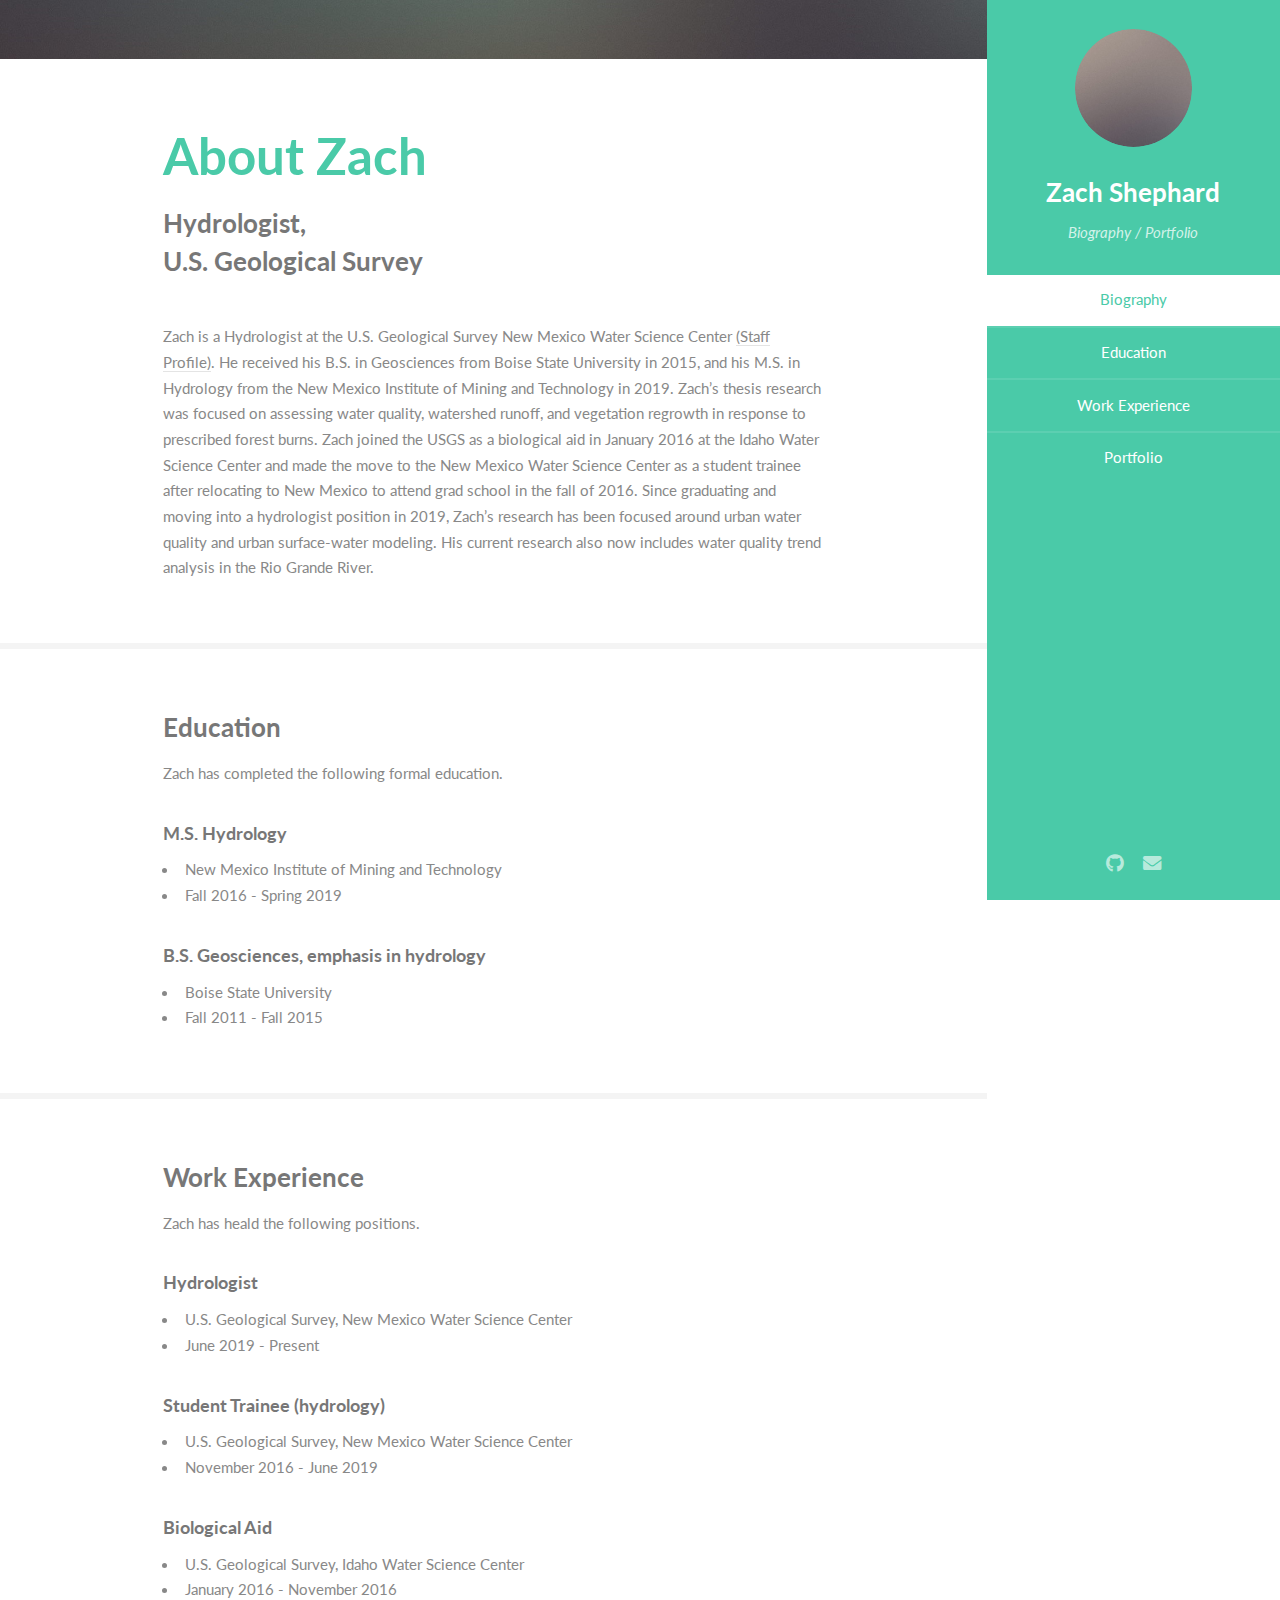
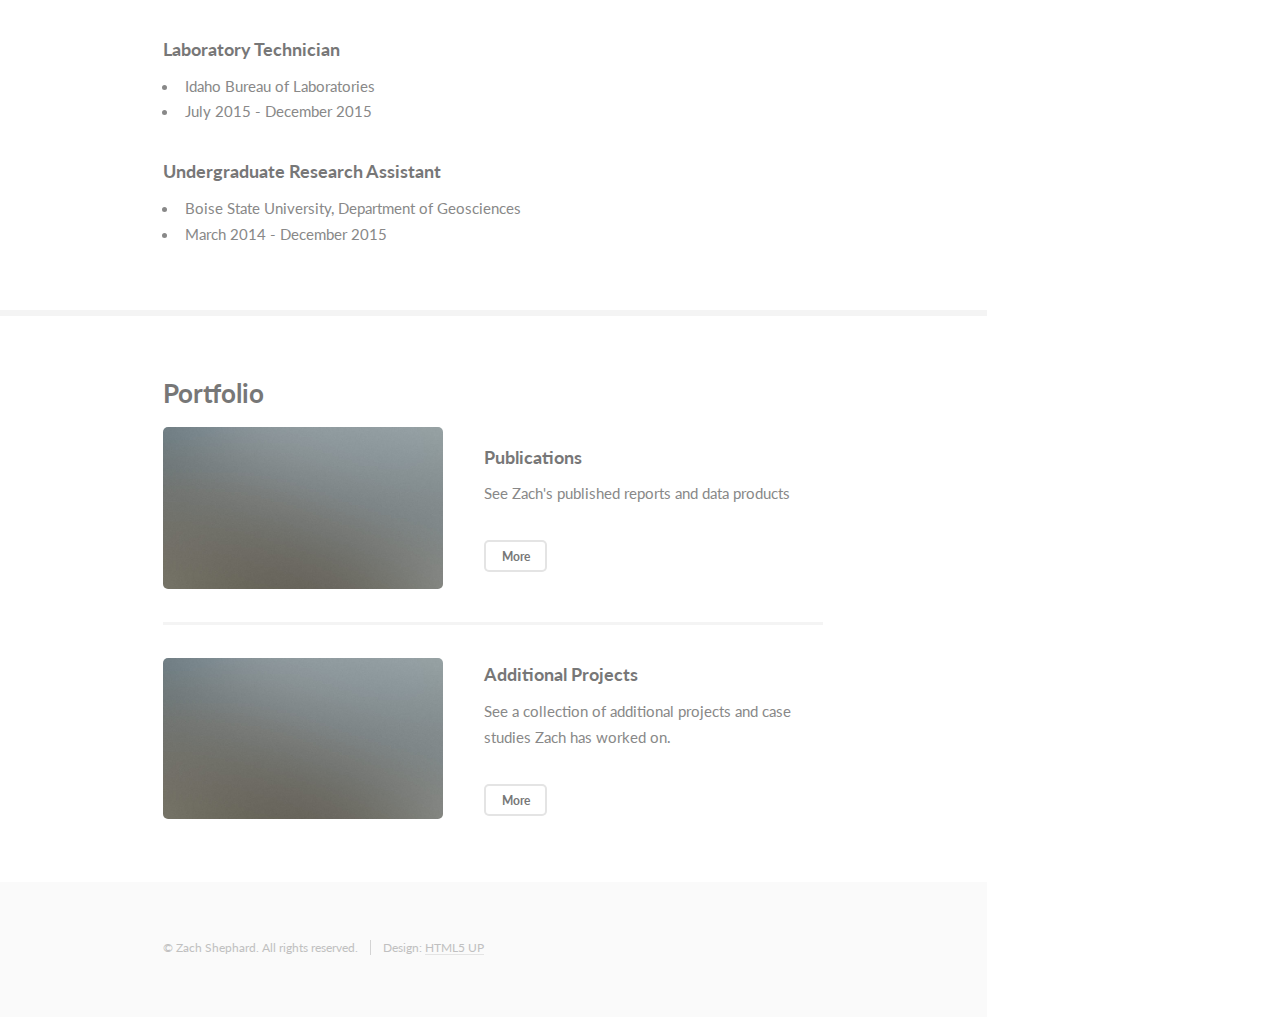
==== index.html @ d27d3520 "first commit" ====
<!DOCTYPE HTML>
<!--
	Read Only by HTML5 UP
	html5up.net | @ajlkn
	Free for personal and commercial use under the CCA 3.0 license (html5up.net/license)
-->
<html>
	<head>
		<title>Zach Shephard Professional Webpage</title>
		<meta charset="utf-8" />
		<meta name="viewport" content="width=device-width, initial-scale=1, user-scalable=no" />
		<link rel="stylesheet" href="assets/css/main.css" />
	</head>
	<body class="is-preload">

		<!-- Header -->
			<section id="header">
				<header>
					<span class="image avatar"><img src="images/avatar.jpg" alt="" /></span>
					<h1 id="logo"><a href="#">Zach Shephard</a></h1>
					<p>Biography / Portfolio</p>
				</header>
				<nav id="nav">
					<ul>
						<li><a href="#one" class="active">Biography</a></li>
						<li><a href="#two">Education</a></li>
						<li><a href="#three">Work Experience</a></li>
						<li><a href="#four">Portfolio</a></li>
					</ul>
				</nav>
				<footer>
					<ul class="icons">
						<li><a href="#" class="icon brands fa-github"><span class="label">Github</span></a></li>
						<li><a href="#" class="icon solid fa-envelope"><span class="label">Email</span></a></li>
					</ul>
				</footer>
			</section>

		<!-- Wrapper -->
			<div id="wrapper">

				<!-- Main -->
					<div id="main">

						<!-- One -->
							<section id="one">
								<div class="image main" data-position="center">
									<img src="images/banner_2.jpg" alt="" />
								</div>
								<div class="container">
									<header class="major">
										<h2>About Zach</h2>
										<p>Hydrologist,<br />
										U.S. Geological Survey
										</p>
									</header>
									<p>Zach is a Hydrologist at the U.S. Geological Survey New Mexico Water Science Center <a href="https://www.usgs.gov/staff-profiles/zach-m-shephard?qt-staff_profile_science_products=3#qt-staff_profile_science_products">(Staff Profile)</a>. He received his B.S. in Geosciences from Boise State University in 2015, and his M.S. in Hydrology from the New Mexico Institute of Mining and Technology in 2019. Zach’s thesis research was focused on assessing water quality, watershed runoff, and vegetation regrowth in response to prescribed forest burns. Zach joined the USGS as a biological aid in January 2016 at the Idaho Water Science Center and made the move to the New Mexico Water Science Center as a student trainee after relocating to New Mexico to attend grad school in the fall of 2016. Since graduating and moving into a hydrologist position in 2019, Zach’s research has been focused around urban water quality and urban surface-water modeling. His current research also now includes water quality trend analysis in the Rio Grande River.</p>
								</div>
							</section>

						<!-- Two -->
							<section id="two">
								<div class="container">
									<h3>Education</h3>
									<p>Zach has completed the following formal education.</p>
									<h4>M.S. Hydrology</h4></li>
										<ul>
											<li>New Mexico Institute of Mining and Technology</li>
											<li>Fall 2016 - Spring 2019</li>
										</ul>
									<h4>B.S. Geosciences, emphasis in hydrology</h4></li>
										<ul>
											<li>Boise State University</li>
											<li>Fall 2011 - Fall 2015</li>
										</ul>
								</div>
							</section>

						<!-- Three -->
							<section id="three">
								<div class="container">
									<h3>Work Experience</h3>
									<p>Zach has heald the following positions.</p>
									<h4>Hydrologist</h4></li>
										<ul>
											<li>U.S. Geological Survey, New Mexico Water Science Center</li>
											<li>June 2019 - Present</li>
										</ul>
									<h4>Student Trainee (hydrology)</h4></li>
										<ul>
											<li>U.S. Geological Survey, New Mexico Water Science Center</li>
											<li>November 2016 - June 2019</li>
										</ul>
									<h4>Biological Aid</h4></li>
										<ul>
											<li>U.S. Geological Survey, Idaho Water Science Center</li>
											<li>January 2016 - November 2016</li>
										</ul>
									<h4>Laboratory Technician</h4></li>
										<ul>
											<li>Idaho Bureau of Laboratories</li>
											<li>July 2015 - December 2015</li>
										</ul>
									<h4>Undergraduate Research Assistant</h4></li>
										<ul>
											<li>Boise State University, Department of Geosciences</li>
											<li>March 2014 - December 2015</li>
										</ul>
								</div>
							</section>


						<!-- four -->
							<section id="four">
								<div class="container">
									<h3>Portfolio</h3>
									<div class="features">
										<article>
											<a href="publications.html" class="image"><img src="images/pic02.jpg" alt="" /></a>
											<div class="inner">
												<h4>Publications</h4>
												<p>See Zach's published reports and data products</p>
												
												<ul class="actions">
													<li><a href="publications.html" class="button alt small">More</a></li>
												</ul>
											</div>
										</article>
										<article>
											<a href="projects.html" class="image"><img src="images/pic02.jpg" alt="" /></a>
											<div class="inner">
												<h4>Additional Projects</h4>
												<p>See a collection of additional projects and case studies Zach has worked on.</p>
												<ul class="actions">
													<li><a href="projects.html" class="button alt small">More</a></li>
												</ul>
											</div>
										</article>
									</div>
								</div>
							</section>
							
						<!-- Four -->
<!-- 							<section id="five">
								<div class="container">
									<h3>Contact Me</h3>
									<p>Integer eu ante ornare amet commetus vestibulum blandit integer in curae ac faucibus integer non. Adipiscing cubilia elementum integer. Integer eu ante ornare amet commetus.</p>
									<form method="post" action="#">
										<div class="row gtr-uniform">
											<div class="col-6 col-12-xsmall"><input type="text" name="name" id="name" placeholder="Name" /></div>
											<div class="col-6 col-12-xsmall"><input type="email" name="email" id="email" placeholder="Email" /></div>
											<div class="col-12"><input type="text" name="subject" id="subject" placeholder="Subject" /></div>
											<div class="col-12"><textarea name="message" id="message" placeholder="Message" rows="6"></textarea></div>
											<div class="col-12">
												<ul class="actions">
													<li><input type="submit" class="primary" value="Send Message" /></li>
													<li><input type="reset" value="Reset Form" /></li>
												</ul>
											</div>
										</div>
									</form>
								</div>
							</section> -->

						<!-- Five -->
						<!--
							<section id="five">
								<div class="container">
									<h3>Elements</h3>

									<section>
										<h4>Text</h4>
										<p>This is <b>bold</b> and this is <strong>strong</strong>. This is <i>italic</i> and this is <em>emphasized</em>.
										This is <sup>superscript</sup> text and this is <sub>subscript</sub> text.
										This is <u>underlined</u> and this is code: <code>for (;;) { ... }</code>. Finally, <a href="#">this is a link</a>.</p>
										<hr />
										<header>
											<h4>Heading with a Subtitle</h4>
											<p>Lorem ipsum dolor sit amet nullam id egestas urna aliquam</p>
										</header>
										<p>Nunc lacinia ante nunc ac lobortis. Interdum adipiscing gravida odio porttitor sem non mi integer non faucibus ornare mi ut ante amet placerat aliquet. Volutpat eu sed ante lacinia sapien lorem accumsan varius montes viverra nibh in adipiscing blandit tempus accumsan.</p>
										<header>
											<h5>Heading with a Subtitle</h5>
											<p>Lorem ipsum dolor sit amet nullam id egestas urna aliquam</p>
										</header>
										<p>Nunc lacinia ante nunc ac lobortis. Interdum adipiscing gravida odio porttitor sem non mi integer non faucibus ornare mi ut ante amet placerat aliquet. Volutpat eu sed ante lacinia sapien lorem accumsan varius montes viverra nibh in adipiscing blandit tempus accumsan.</p>
										<hr />
										<h2>Heading Level 2</h2>
										<h3>Heading Level 3</h3>
										<h4>Heading Level 4</h4>
										<h5>Heading Level 5</h5>
										<h6>Heading Level 6</h6>
										<hr />
										<h5>Blockquote</h5>
										<blockquote>Fringilla nisl. Donec accumsan interdum nisi, quis tincidunt felis sagittis eget tempus euismod. Vestibulum ante ipsum primis in faucibus vestibulum. Blandit adipiscing eu felis iaculis volutpat ac adipiscing accumsan faucibus. Vestibulum ante ipsum primis in faucibus lorem ipsum dolor sit amet nullam adipiscing eu felis.</blockquote>
										<h5>Preformatted</h5>
										<pre><code>i = 0;

while (!deck.isInOrder()) {
    print 'Iteration ' + i;
    deck.shuffle();
    i++;
}

print 'It took ' + i + ' iterations to sort the deck.';</code></pre>
									</section>

									<section>
										<h4>Lists</h4>
										<div class="row">
											<div class="col-6 col-12-xsmall">
												<h5>Unordered</h5>
												<ul>
													<li>Dolor pulvinar etiam magna etiam.</li>
													<li>Sagittis adipiscing lorem eleifend.</li>
													<li>Felis enim feugiat dolore viverra.</li>
												</ul>
												<h5>Alternate</h5>
												<ul class="alt">
													<li>Dolor pulvinar etiam magna etiam.</li>
													<li>Sagittis adipiscing lorem eleifend.</li>
													<li>Felis enim feugiat dolore viverra.</li>
												</ul>
											</div>
											<div class="col-6 col-12-xsmall">
												<h5>Ordered</h5>
												<ol>
													<li>Dolor pulvinar etiam magna etiam.</li>
													<li>Etiam vel felis at lorem sed viverra.</li>
													<li>Felis enim feugiat dolore viverra.</li>
													<li>Dolor pulvinar etiam magna etiam.</li>
													<li>Etiam vel felis at lorem sed viverra.</li>
													<li>Felis enim feugiat dolore viverra.</li>
												</ol>
												<h5>Icons</h5>
												<ul class="icons">
													<li><a href="#" class="icon brands fa-twitter"><span class="label">Twitter</span></a></li>
													<li><a href="#" class="icon brands fa-facebook-f"><span class="label">Facebook</span></a></li>
													<li><a href="#" class="icon brands fa-instagram"><span class="label">Instagram</span></a></li>
													<li><a href="#" class="icon brands fa-github"><span class="label">Github</span></a></li>
													<li><a href="#" class="icon brands fa-dribbble"><span class="label">Dribbble</span></a></li>
													<li><a href="#" class="icon brands fa-tumblr"><span class="label">Tumblr</span></a></li>
												</ul>
											</div>
										</div>
										<h5>Actions</h5>
										<ul class="actions">
											<li><a href="#" class="button primary">Default</a></li>
											<li><a href="#" class="button">Default</a></li>
											<li><a href="#" class="button alt">Default</a></li>
										</ul>
										<ul class="actions small">
											<li><a href="#" class="button primary small">Small</a></li>
											<li><a href="#" class="button small">Small</a></li>
											<li><a href="#" class="button alt small">Small</a></li>
										</ul>
										<div class="row">
											<div class="col-3 col-6-medium col-12-xsmall">
												<ul class="actions stacked">
													<li><a href="#" class="button primary">Default</a></li>
													<li><a href="#" class="button">Default</a></li>
													<li><a href="#" class="button alt">Default</a></li>
												</ul>
											</div>
											<div class="col-3 col-6 col-12-xsmall">
												<ul class="actions stacked">
													<li><a href="#" class="button primary small">Small</a></li>
													<li><a href="#" class="button small">Small</a></li>
													<li><a href="#" class="button alt small">Small</a></li>
												</ul>
											</div>
											<div class="col-3 col-6-medium col-12-xsmall">
												<ul class="actions stacked">
													<li><a href="#" class="button primary fit">Default</a></li>
													<li><a href="#" class="button fit">Default</a></li>
													<li><a href="#" class="button alt fit">Default</a></li>
												</ul>
											</div>
											<div class="col-3 col-6-medium col-12-xsmall">
												<ul class="actions stacked">
													<li><a href="#" class="button primary small fit">Small</a></li>
													<li><a href="#" class="button small fit">Small</a></li>
													<li><a href="#" class="button alt small fit">Small</a></li>
												</ul>
											</div>
										</div>
									</section>

									<section>
										<h4>Table</h4>
										<h5>Default</h5>
										<div class="table-wrapper">
											<table>
												<thead>
													<tr>
														<th>Name</th>
														<th>Description</th>
														<th>Price</th>
													</tr>
												</thead>
												<tbody>
													<tr>
														<td>Item One</td>
														<td>Ante turpis integer aliquet porttitor.</td>
														<td>29.99</td>
													</tr>
													<tr>
														<td>Item Two</td>
														<td>Vis ac commodo adipiscing arcu aliquet.</td>
														<td>19.99</td>
													</tr>
													<tr>
														<td>Item Three</td>
														<td> Morbi faucibus arcu accumsan lorem.</td>
														<td>29.99</td>
													</tr>
													<tr>
														<td>Item Four</td>
														<td>Vitae integer tempus condimentum.</td>
														<td>19.99</td>
													</tr>
													<tr>
														<td>Item Five</td>
														<td>Ante turpis integer aliquet porttitor.</td>
														<td>29.99</td>
													</tr>
												</tbody>
												<tfoot>
													<tr>
														<td colspan="2"></td>
														<td>100.00</td>
													</tr>
												</tfoot>
											</table>
										</div>

										<h5>Alternate</h5>
										<div class="table-wrapper">
											<table class="alt">
												<thead>
													<tr>
														<th>Name</th>
														<th>Description</th>
														<th>Price</th>
													</tr>
												</thead>
												<tbody>
													<tr>
														<td>Item One</td>
														<td>Ante turpis integer aliquet porttitor.</td>
														<td>29.99</td>
													</tr>
													<tr>
														<td>Item Two</td>
														<td>Vis ac commodo adipiscing arcu aliquet.</td>
														<td>19.99</td>
													</tr>
													<tr>
														<td>Item Three</td>
														<td> Morbi faucibus arcu accumsan lorem.</td>
														<td>29.99</td>
													</tr>
													<tr>
														<td>Item Four</td>
														<td>Vitae integer tempus condimentum.</td>
														<td>19.99</td>
													</tr>
													<tr>
														<td>Item Five</td>
														<td>Ante turpis integer aliquet porttitor.</td>
														<td>29.99</td>
													</tr>
												</tbody>
												<tfoot>
													<tr>
														<td colspan="2"></td>
														<td>100.00</td>
													</tr>
												</tfoot>
											</table>
										</div>
									</section>

									<section>
										<h4>Buttons</h4>
										<ul class="actions">
											<li><a href="#" class="button primary">Primary</a></li>
											<li><a href="#" class="button">Default</a></li>
											<li><a href="#" class="button alt">Alternate</a></li>
										</ul>
										<ul class="actions">
											<li><a href="#" class="button primary large">Large</a></li>
											<li><a href="#" class="button">Default</a></li>
											<li><a href="#" class="button alt small">Small</a></li>
										</ul>
										<ul class="actions fit">
											<li><a href="#" class="button primary fit">Fit</a></li>
											<li><a href="#" class="button fit">Fit</a></li>
											<li><a href="#" class="button alt fit">Fit</a></li>
										</ul>
										<ul class="actions fit small">
											<li><a href="#" class="button primary fit small">Fit + Small</a></li>
											<li><a href="#" class="button fit small">Fit + Small</a></li>
											<li><a href="#" class="button alt fit small">Fit + Small</a></li>
										</ul>
										<ul class="actions">
											<li><a href="#" class="button primary icon solid fa-download">Icon</a></li>
											<li><a href="#" class="button icon solid fa-download">Icon</a></li>
											<li><a href="#" class="button alt icon solid fa-check">Icon</a></li>
										</ul>
										<ul class="actions">
											<li><span class="button primary disabled">Primary</span></li>
											<li><span class="button disabled">Default</span></li>
											<li><span class="button alt disabled">Alternate</span></li>
										</ul>
									</section>

									<section>
										<h4>Form</h4>
										<form method="post" action="#">
											<div class="row gtr-uniform">
												<div class="col-6 col-12-xsmall">
													<input type="text" name="demo-name" id="demo-name" value="" placeholder="Name" />
												</div>
												<div class="col-6 col-12-xsmall">
													<input type="email" name="demo-email" id="demo-email" value="" placeholder="Email" />
												</div>
												<div class="col-12">
													<select name="demo-category" id="demo-category">
														<option value="">- Category -</option>
														<option value="1">Manufacturing</option>
														<option value="1">Shipping</option>
														<option value="1">Administration</option>
														<option value="1">Human Resources</option>
													</select>
												</div>
												<div class="col-4 col-12-medium">
													<input type="radio" id="demo-priority-low" name="demo-priority" checked>
													<label for="demo-priority-low">Low Priority</label>
												</div>
												<div class="col-4 col-12-medium">
													<input type="radio" id="demo-priority-normal" name="demo-priority">
													<label for="demo-priority-normal">Normal Priority</label>
												</div>
												<div class="col-4 col-12-medium">
													<input type="radio" id="demo-priority-high" name="demo-priority">
													<label for="demo-priority-high">High Priority</label>
												</div>
												<div class="col-6 col-12-medium">
													<input type="checkbox" id="demo-copy" name="demo-copy">
													<label for="demo-copy">Email me a copy of this message</label>
												</div>
												<div class="col-6 col-12-medium">
													<input type="checkbox" id="demo-human" name="demo-human" checked>
													<label for="demo-human">I am a human and not a robot</label>
												</div>
												<div class="col-12">
													<textarea name="demo-message" id="demo-message" placeholder="Enter your message" rows="6"></textarea>
												</div>
												<div class="col-12">
													<ul class="actions">
														<li><input type="submit" value="Send Message" /></li>
														<li><input type="reset" value="Reset" class="alt" /></li>
													</ul>
												</div>
											</div>
										</form>
									</section>

									<section>
										<h4>Image</h4>
										<h5>Fit</h5>
										<span class="image fit"><img src="images/banner.jpg" alt="" /></span>
										<div class="box alt">
											<div class="row gtr-50 gtr-uniform">
												<div class="col-4"><span class="image fit"><img src="images/pic01.jpg" alt="" /></span></div>
												<div class="col-4"><span class="image fit"><img src="images/pic02.jpg" alt="" /></span></div>
												<div class="col-4"><span class="image fit"><img src="images/pic03.jpg" alt="" /></span></div>
												<div class="col-4"><span class="image fit"><img src="images/pic02.jpg" alt="" /></span></div>
												<div class="col-4"><span class="image fit"><img src="images/pic03.jpg" alt="" /></span></div>
												<div class="col-4"><span class="image fit"><img src="images/pic01.jpg" alt="" /></span></div>
												<div class="col-4"><span class="image fit"><img src="images/pic03.jpg" alt="" /></span></div>
												<div class="col-4"><span class="image fit"><img src="images/pic01.jpg" alt="" /></span></div>
												<div class="col-4"><span class="image fit"><img src="images/pic02.jpg" alt="" /></span></div>
											</div>
										</div>
										<h5>Left &amp; Right</h5>
										<p><span class="image left"><img src="images/avatar.jpg" alt="" /></span>Fringilla nisl. Donec accumsan interdum nisi, quis tincidunt felis sagittis eget. tempus euismod. Vestibulum ante ipsum primis in faucibus vestibulum. Blandit adipiscing eu felis iaculis volutpat ac adipiscing accumsan eu faucibus. Integer ac pellentesque praesent tincidunt felis sagittis eget. tempus euismod. Vestibulum ante ipsum primis in faucibus vestibulum. Blandit adipiscing eu felis iaculis volutpat ac adipiscing accumsan eu faucibus. Integer ac pellentesque praesent. Donec accumsan interdum nisi, quis tincidunt felis sagittis eget. tempus euismod. Vestibulum ante ipsum primis in faucibus vestibulum. Blandit adipiscing eu felis iaculis volutpat ac adipiscing accumsan eu faucibus. Integer ac pellentesque praesent tincidunt felis sagittis eget. tempus euismod. Vestibulum ante ipsum primis in faucibus vestibulum. Blandit adipiscing eu felis iaculis volutpat ac adipiscing accumsan eu faucibus. Integer ac pellentesque praesent.</p>
										<p><span class="image right"><img src="images/avatar.jpg" alt="" /></span>Fringilla nisl. Donec accumsan interdum nisi, quis tincidunt felis sagittis eget. tempus euismod. Vestibulum ante ipsum primis in faucibus vestibulum. Blandit adipiscing eu felis iaculis volutpat ac adipiscing accumsan eu faucibus. Integer ac pellentesque praesent tincidunt felis sagittis eget. tempus euismod. Vestibulum ante ipsum primis in faucibus vestibulum. Blandit adipiscing eu felis iaculis volutpat ac adipiscing accumsan eu faucibus. Integer ac pellentesque praesent. Donec accumsan interdum nisi, quis tincidunt felis sagittis eget. tempus euismod. Vestibulum ante ipsum primis in faucibus vestibulum. Blandit adipiscing eu felis iaculis volutpat ac adipiscing accumsan eu faucibus. Integer ac pellentesque praesent tincidunt felis sagittis eget. tempus euismod. Vestibulum ante ipsum primis in faucibus vestibulum. Blandit adipiscing eu felis iaculis volutpat ac adipiscing accumsan eu faucibus. Integer ac pellentesque praesent.</p>
									</section>

								</div>
							</section>
						-->

					</div>

				<!-- Footer -->
					<section id="footer">
						<div class="container">
							<ul class="copyright">
								<li>&copy; Zach Shephard. All rights reserved.</li><li>Design: <a href="http://html5up.net">HTML5 UP</a></li>
							</ul>
						</div>
					</section>

			</div>

		<!-- Scripts -->
			<script src="assets/js/jquery.min.js"></script>
			<script src="assets/js/jquery.scrollex.min.js"></script>
			<script src="assets/js/jquery.scrolly.min.js"></script>
			<script src="assets/js/browser.min.js"></script>
			<script src="assets/js/breakpoints.min.js"></script>
			<script src="assets/js/util.js"></script>
			<script src="assets/js/main.js"></script>

	</body>
</html>
---- assets/css/main.css ----
@import url("fontawesome-all.min.css");
@import url("https://fonts.googleapis.com/css?family=Lato:400,400italic,700,700italic|Source+Code+Pro:400");

/*
	Read Only by HTML5 UP
	html5up.net | @ajlkn
	Free for personal and commercial use under the CCA 3.0 license (html5up.net/license)
*/

html, body, div, span, applet, object,
iframe, h1, h2, h3, h4, h5, h6, p, blockquote,
pre, a, abbr, acronym, address, big, cite,
code, del, dfn, em, img, ins, kbd, q, s, samp,
small, strike, strong, sub, sup, tt, var, b,
u, i, center, dl, dt, dd, ol, ul, li, fieldset,
form, label, legend, table, caption, tbody,
tfoot, thead, tr, th, td, article, aside,
canvas, details, embed, figure, figcaption,
footer, header, hgroup, menu, nav, output, ruby,
section, summary, time, mark, audio, video {
	margin: 0;
	padding: 0;
	border: 0;
	font-size: 100%;
	font: inherit;
	vertical-align: baseline;}

article, aside, details, figcaption, figure,
footer, header, hgroup, menu, nav, section {
	display: block;}

body {
	line-height: 1;
}

ol, ul {
	list-style: none;
}

blockquote, q {
	quotes: none;
}

	blockquote:before, blockquote:after, q:before, q:after {
		content: '';
		content: none;
	}

table {
	border-collapse: collapse;
	border-spacing: 0;
}

body {
	-webkit-text-size-adjust: none;
}

mark {
	background-color: transparent;
	color: inherit;
}

input::-moz-focus-inner {
	border: 0;
	padding: 0;
}

input, select, textarea {
	-moz-appearance: none;
	-webkit-appearance: none;
	-ms-appearance: none;
	appearance: none;
}

/* Basic */

	html {
		box-sizing: border-box;
	}

	*, *:before, *:after {
		box-sizing: inherit;
	}

	body {
		background: #fff;
	}

		body.is-preload *, body.is-preload *:before, body.is-preload *:after {
			-moz-animation: none !important;
			-webkit-animation: none !important;
			-ms-animation: none !important;
			animation: none !important;
			-moz-transition: none !important;
			-webkit-transition: none !important;
			-ms-transition: none !important;
			transition: none !important;
		}

	body, input, select, textarea {
		color: #888;
		font-family: "Lato", sans-serif;
		font-size: 16pt;
		font-weight: 400;
		line-height: 1.75em;
	}

	a {
		-moz-transition: color 0.2s ease-in-out, border-color 0.2s ease-in-out;
		-webkit-transition: color 0.2s ease-in-out, border-color 0.2s ease-in-out;
		-ms-transition: color 0.2s ease-in-out, border-color 0.2s ease-in-out;
		transition: color 0.2s ease-in-out, border-color 0.2s ease-in-out;
		border-bottom: solid 1px #e4e4e4;
		color: inherit;
		text-decoration: none;
	}

		a:hover {
			border-bottom-color: transparent;
			color: #4acaa8 !important;
		}

	strong, b {
		color: #777;
		font-weight: 700;
	}

	em, i {
		font-style: italic;
	}

	p {
		margin: 0 0 2.25em 0;
	}

	h1, h2, h3, h4, h5, h6 {
		color: #777;
		font-weight: 700;
		line-height: 1em;
		margin: 0 0 0.5625em 0;
	}

		h1 a, h2 a, h3 a, h4 a, h5 a, h6 a {
			border: 0;
			color: inherit;
			text-decoration: none;
		}

	h2 {
		font-size: 2em;
		line-height: 1.5em;
	}

	h3 {
		font-size: 1.75em;
		line-height: 1.5em;
	}

	h4 {
		font-size: 1.25em;
		line-height: 1.5em;
	}

	h5 {
		font-size: 0.9em;
		line-height: 1.5em;
	}

	h6 {
		font-size: 0.7em;
		line-height: 1.5em;
	}

	sub {
		font-size: 0.8em;
		position: relative;
		top: 0.5em;
	}

	sup {
		font-size: 0.8em;
		position: relative;
		top: -0.5em;
	}

	hr {
		border: 0;
		border-bottom: solid 2px #f4f4f4;
		margin: 2.25em 0;
	}

		hr.major {
			margin: 3.375em 0;
		}

	blockquote {
		border-left: solid 8px #e4e4e4;
		font-style: italic;
		margin: 0 0 2.25em 0;
		padding: 0.5em 0 0.5em 2em;
	}

	code {
		background: #555;
		border-radius: 5px;
		color: #fff;
		font-family: "Source Code Pro", monospace;
		font-size: 0.9em;
		margin: 0 0.25em;
		padding: 0.25em 0.65em;
	}

	pre {
		font-family: "Source Code Pro", monospace;
		font-size: 0.9em;
		margin: 0 0 2.25em 0;
	}

		pre code {
			-webkit-overflow-scrolling: touch;
			display: block;
			line-height: 1.5em;
			overflow-x: auto;
			padding: 1em 1.5em;
		}

	.align-left {
		text-align: left;
	}

	.align-center {
		text-align: center;
	}

	.align-right {
		text-align: right;
	}

/* Row */

	.row {
		display: flex;
		flex-wrap: wrap;
		box-sizing: border-box;
		align-items: stretch;
	}

		.row > * {
			box-sizing: border-box;
		}

		.row.gtr-uniform > * > :last-child {
			margin-bottom: 0;
		}

		.row.aln-left {
			justify-content: flex-start;
		}

		.row.aln-center {
			justify-content: center;
		}

		.row.aln-right {
			justify-content: flex-end;
		}

		.row.aln-top {
			align-items: flex-start;
		}

		.row.aln-middle {
			align-items: center;
		}

		.row.aln-bottom {
			align-items: flex-end;
		}

		.row > .imp {
			order: -1;
		}

		.row > .col-1 {
			width: 8.33333%;
		}

		.row > .off-1 {
			margin-left: 8.33333%;
		}

		.row > .col-2 {
			width: 16.66667%;
		}

		.row > .off-2 {
			margin-left: 16.66667%;
		}

		.row > .col-3 {
			width: 25%;
		}

		.row > .off-3 {
			margin-left: 25%;
		}

		.row > .col-4 {
			width: 33.33333%;
		}

		.row > .off-4 {
			margin-left: 33.33333%;
		}

		.row > .col-5 {
			width: 41.66667%;
		}

		.row > .off-5 {
			margin-left: 41.66667%;
		}

		.row > .col-6 {
			width: 50%;
		}

		.row > .off-6 {
			margin-left: 50%;
		}

		.row > .col-7 {
			width: 58.33333%;
		}

		.row > .off-7 {
			margin-left: 58.33333%;
		}

		.row > .col-8 {
			width: 66.66667%;
		}

		.row > .off-8 {
			margin-left: 66.66667%;
		}

		.row > .col-9 {
			width: 75%;
		}

		.row > .off-9 {
			margin-left: 75%;
		}

		.row > .col-10 {
			width: 83.33333%;
		}

		.row > .off-10 {
			margin-left: 83.33333%;
		}

		.row > .col-11 {
			width: 91.66667%;
		}

		.row > .off-11 {
			margin-left: 91.66667%;
		}

		.row > .col-12 {
			width: 100%;
		}

		.row > .off-12 {
			margin-left: 100%;
		}

		.row.gtr-0 {
			margin-top: 0;
			margin-left: 0em;
		}

			.row.gtr-0 > * {
				padding: 0 0 0 0em;
			}

			.row.gtr-0.gtr-uniform {
				margin-top: 0em;
			}

				.row.gtr-0.gtr-uniform > * {
					padding-top: 0em;
				}

		.row.gtr-25 {
			margin-top: 0;
			margin-left: -0.5em;
		}

			.row.gtr-25 > * {
				padding: 0 0 0 0.5em;
			}

			.row.gtr-25.gtr-uniform {
				margin-top: -0.5em;
			}

				.row.gtr-25.gtr-uniform > * {
					padding-top: 0.5em;
				}

		.row.gtr-50 {
			margin-top: 0;
			margin-left: -1em;
		}

			.row.gtr-50 > * {
				padding: 0 0 0 1em;
			}

			.row.gtr-50.gtr-uniform {
				margin-top: -1em;
			}

				.row.gtr-50.gtr-uniform > * {
					padding-top: 1em;
				}

		.row {
			margin-top: 0;
			margin-left: -2em;
		}

			.row > * {
				padding: 0 0 0 2em;
			}

			.row.gtr-uniform {
				margin-top: -2em;
			}

				.row.gtr-uniform > * {
					padding-top: 2em;
				}

		.row.gtr-150 {
			margin-top: 0;
			margin-left: -3em;
		}

			.row.gtr-150 > * {
				padding: 0 0 0 3em;
			}

			.row.gtr-150.gtr-uniform {
				margin-top: -3em;
			}

				.row.gtr-150.gtr-uniform > * {
					padding-top: 3em;
				}

		.row.gtr-200 {
			margin-top: 0;
			margin-left: -4em;
		}

			.row.gtr-200 > * {
				padding: 0 0 0 4em;
			}

			.row.gtr-200.gtr-uniform {
				margin-top: -4em;
			}

				.row.gtr-200.gtr-uniform > * {
					padding-top: 4em;
				}

		@media screen and (max-width: 1680px) {

			.row {
				display: flex;
				flex-wrap: wrap;
				box-sizing: border-box;
				align-items: stretch;
			}

				.row > * {
					box-sizing: border-box;
				}

				.row.gtr-uniform > * > :last-child {
					margin-bottom: 0;
				}

				.row.aln-left {
					justify-content: flex-start;
				}

				.row.aln-center {
					justify-content: center;
				}

				.row.aln-right {
					justify-content: flex-end;
				}

				.row.aln-top {
					align-items: flex-start;
				}

				.row.aln-middle {
					align-items: center;
				}

				.row.aln-bottom {
					align-items: flex-end;
				}

				.row > .imp-xlarge {
					order: -1;
				}

				.row > .col-1-xlarge {
					width: 8.33333%;
				}

				.row > .off-1-xlarge {
					margin-left: 8.33333%;
				}

				.row > .col-2-xlarge {
					width: 16.66667%;
				}

				.row > .off-2-xlarge {
					margin-left: 16.66667%;
				}

				.row > .col-3-xlarge {
					width: 25%;
				}

				.row > .off-3-xlarge {
					margin-left: 25%;
				}

				.row > .col-4-xlarge {
					width: 33.33333%;
				}

				.row > .off-4-xlarge {
					margin-left: 33.33333%;
				}

				.row > .col-5-xlarge {
					width: 41.66667%;
				}

				.row > .off-5-xlarge {
					margin-left: 41.66667%;
				}

				.row > .col-6-xlarge {
					width: 50%;
				}

				.row > .off-6-xlarge {
					margin-left: 50%;
				}

				.row > .col-7-xlarge {
					width: 58.33333%;
				}

				.row > .off-7-xlarge {
					margin-left: 58.33333%;
				}

				.row > .col-8-xlarge {
					width: 66.66667%;
				}

				.row > .off-8-xlarge {
					margin-left: 66.66667%;
				}

				.row > .col-9-xlarge {
					width: 75%;
				}

				.row > .off-9-xlarge {
					margin-left: 75%;
				}

				.row > .col-10-xlarge {
					width: 83.33333%;
				}

				.row > .off-10-xlarge {
					margin-left: 83.33333%;
				}

				.row > .col-11-xlarge {
					width: 91.66667%;
				}

				.row > .off-11-xlarge {
					margin-left: 91.66667%;
				}

				.row > .col-12-xlarge {
					width: 100%;
				}

				.row > .off-12-xlarge {
					margin-left: 100%;
				}

				.row.gtr-0 {
					margin-top: 0;
					margin-left: 0em;
				}

					.row.gtr-0 > * {
						padding: 0 0 0 0em;
					}

					.row.gtr-0.gtr-uniform {
						margin-top: 0em;
					}

						.row.gtr-0.gtr-uniform > * {
							padding-top: 0em;
						}

				.row.gtr-25 {
					margin-top: 0;
					margin-left: -0.5em;
				}

					.row.gtr-25 > * {
						padding: 0 0 0 0.5em;
					}

					.row.gtr-25.gtr-uniform {
						margin-top: -0.5em;
					}

						.row.gtr-25.gtr-uniform > * {
							padding-top: 0.5em;
						}

				.row.gtr-50 {
					margin-top: 0;
					margin-left: -1em;
				}

					.row.gtr-50 > * {
						padding: 0 0 0 1em;
					}

					.row.gtr-50.gtr-uniform {
						margin-top: -1em;
					}

						.row.gtr-50.gtr-uniform > * {
							padding-top: 1em;
						}

				.row {
					margin-top: 0;
					margin-left: -2em;
				}

					.row > * {
						padding: 0 0 0 2em;
					}

					.row.gtr-uniform {
						margin-top: -2em;
					}

						.row.gtr-uniform > * {
							padding-top: 2em;
						}

				.row.gtr-150 {
					margin-top: 0;
					margin-left: -3em;
				}

					.row.gtr-150 > * {
						padding: 0 0 0 3em;
					}

					.row.gtr-150.gtr-uniform {
						margin-top: -3em;
					}

						.row.gtr-150.gtr-uniform > * {
							padding-top: 3em;
						}

				.row.gtr-200 {
					margin-top: 0;
					margin-left: -4em;
				}

					.row.gtr-200 > * {
						padding: 0 0 0 4em;
					}

					.row.gtr-200.gtr-uniform {
						margin-top: -4em;
					}

						.row.gtr-200.gtr-uniform > * {
							padding-top: 4em;
						}

		}

		@media screen and (max-width: 1280px) {

			.row {
				display: flex;
				flex-wrap: wrap;
				box-sizing: border-box;
				align-items: stretch;
			}

				.row > * {
					box-sizing: border-box;
				}

				.row.gtr-uniform > * > :last-child {
					margin-bottom: 0;
				}

				.row.aln-left {
					justify-content: flex-start;
				}

				.row.aln-center {
					justify-content: center;
				}

				.row.aln-right {
					justify-content: flex-end;
				}

				.row.aln-top {
					align-items: flex-start;
				}

				.row.aln-middle {
					align-items: center;
				}

				.row.aln-bottom {
					align-items: flex-end;
				}

				.row > .imp-large {
					order: -1;
				}

				.row > .col-1-large {
					width: 8.33333%;
				}

				.row > .off-1-large {
					margin-left: 8.33333%;
				}

				.row > .col-2-large {
					width: 16.66667%;
				}

				.row > .off-2-large {
					margin-left: 16.66667%;
				}

				.row > .col-3-large {
					width: 25%;
				}

				.row > .off-3-large {
					margin-left: 25%;
				}

				.row > .col-4-large {
					width: 33.33333%;
				}

				.row > .off-4-large {
					margin-left: 33.33333%;
				}

				.row > .col-5-large {
					width: 41.66667%;
				}

				.row > .off-5-large {
					margin-left: 41.66667%;
				}

				.row > .col-6-large {
					width: 50%;
				}

				.row > .off-6-large {
					margin-left: 50%;
				}

				.row > .col-7-large {
					width: 58.33333%;
				}

				.row > .off-7-large {
					margin-left: 58.33333%;
				}

				.row > .col-8-large {
					width: 66.66667%;
				}

				.row > .off-8-large {
					margin-left: 66.66667%;
				}

				.row > .col-9-large {
					width: 75%;
				}

				.row > .off-9-large {
					margin-left: 75%;
				}

				.row > .col-10-large {
					width: 83.33333%;
				}

				.row > .off-10-large {
					margin-left: 83.33333%;
				}

				.row > .col-11-large {
					width: 91.66667%;
				}

				.row > .off-11-large {
					margin-left: 91.66667%;
				}

				.row > .col-12-large {
					width: 100%;
				}

				.row > .off-12-large {
					margin-left: 100%;
				}

				.row.gtr-0 {
					margin-top: 0;
					margin-left: 0em;
				}

					.row.gtr-0 > * {
						padding: 0 0 0 0em;
					}

					.row.gtr-0.gtr-uniform {
						margin-top: 0em;
					}

						.row.gtr-0.gtr-uniform > * {
							padding-top: 0em;
						}

				.row.gtr-25 {
					margin-top: 0;
					margin-left: -0.375em;
				}

					.row.gtr-25 > * {
						padding: 0 0 0 0.375em;
					}

					.row.gtr-25.gtr-uniform {
						margin-top: -0.375em;
					}

						.row.gtr-25.gtr-uniform > * {
							padding-top: 0.375em;
						}

				.row.gtr-50 {
					margin-top: 0;
					margin-left: -0.75em;
				}

					.row.gtr-50 > * {
						padding: 0 0 0 0.75em;
					}

					.row.gtr-50.gtr-uniform {
						margin-top: -0.75em;
					}

						.row.gtr-50.gtr-uniform > * {
							padding-top: 0.75em;
						}

				.row {
					margin-top: 0;
					margin-left: -1.5em;
				}

					.row > * {
						padding: 0 0 0 1.5em;
					}

					.row.gtr-uniform {
						margin-top: -1.5em;
					}

						.row.gtr-uniform > * {
							padding-top: 1.5em;
						}

				.row.gtr-150 {
					margin-top: 0;
					margin-left: -2.25em;
				}

					.row.gtr-150 > * {
						padding: 0 0 0 2.25em;
					}

					.row.gtr-150.gtr-uniform {
						margin-top: -2.25em;
					}

						.row.gtr-150.gtr-uniform > * {
							padding-top: 2.25em;
						}

				.row.gtr-200 {
					margin-top: 0;
					margin-left: -3em;
				}

					.row.gtr-200 > * {
						padding: 0 0 0 3em;
					}

					.row.gtr-200.gtr-uniform {
						margin-top: -3em;
					}

						.row.gtr-200.gtr-uniform > * {
							padding-top: 3em;
						}

		}

		@media screen and (max-width: 1024px) {

			.row {
				display: flex;
				flex-wrap: wrap;
				box-sizing: border-box;
				align-items: stretch;
			}

				.row > * {
					box-sizing: border-box;
				}

				.row.gtr-uniform > * > :last-child {
					margin-bottom: 0;
				}

				.row.aln-left {
					justify-content: flex-start;
				}

				.row.aln-center {
					justify-content: center;
				}

				.row.aln-right {
					justify-content: flex-end;
				}

				.row.aln-top {
					align-items: flex-start;
				}

				.row.aln-middle {
					align-items: center;
				}

				.row.aln-bottom {
					align-items: flex-end;
				}

				.row > .imp-medium {
					order: -1;
				}

				.row > .col-1-medium {
					width: 8.33333%;
				}

				.row > .off-1-medium {
					margin-left: 8.33333%;
				}

				.row > .col-2-medium {
					width: 16.66667%;
				}

				.row > .off-2-medium {
					margin-left: 16.66667%;
				}

				.row > .col-3-medium {
					width: 25%;
				}

				.row > .off-3-medium {
					margin-left: 25%;
				}

				.row > .col-4-medium {
					width: 33.33333%;
				}

				.row > .off-4-medium {
					margin-left: 33.33333%;
				}

				.row > .col-5-medium {
					width: 41.66667%;
				}

				.row > .off-5-medium {
					margin-left: 41.66667%;
				}

				.row > .col-6-medium {
					width: 50%;
				}

				.row > .off-6-medium {
					margin-left: 50%;
				}

				.row > .col-7-medium {
					width: 58.33333%;
				}

				.row > .off-7-medium {
					margin-left: 58.33333%;
				}

				.row > .col-8-medium {
					width: 66.66667%;
				}

				.row > .off-8-medium {
					margin-left: 66.66667%;
				}

				.row > .col-9-medium {
					width: 75%;
				}

				.row > .off-9-medium {
					margin-left: 75%;
				}

				.row > .col-10-medium {
					width: 83.33333%;
				}

				.row > .off-10-medium {
					margin-left: 83.33333%;
				}

				.row > .col-11-medium {
					width: 91.66667%;
				}

				.row > .off-11-medium {
					margin-left: 91.66667%;
				}

				.row > .col-12-medium {
					width: 100%;
				}

				.row > .off-12-medium {
					margin-left: 100%;
				}

				.row.gtr-0 {
					margin-top: 0;
					margin-left: 0em;
				}

					.row.gtr-0 > * {
						padding: 0 0 0 0em;
					}

					.row.gtr-0.gtr-uniform {
						margin-top: 0em;
					}

						.row.gtr-0.gtr-uniform > * {
							padding-top: 0em;
						}

				.row.gtr-25 {
					margin-top: 0;
					margin-left: -0.375em;
				}

					.row.gtr-25 > * {
						padding: 0 0 0 0.375em;
					}

					.row.gtr-25.gtr-uniform {
						margin-top: -0.375em;
					}

						.row.gtr-25.gtr-uniform > * {
							padding-top: 0.375em;
						}

				.row.gtr-50 {
					margin-top: 0;
					margin-left: -0.75em;
				}

					.row.gtr-50 > * {
						padding: 0 0 0 0.75em;
					}

					.row.gtr-50.gtr-uniform {
						margin-top: -0.75em;
					}

						.row.gtr-50.gtr-uniform > * {
							padding-top: 0.75em;
						}

				.row {
					margin-top: 0;
					margin-left: -1.5em;
				}

					.row > * {
						padding: 0 0 0 1.5em;
					}

					.row.gtr-uniform {
						margin-top: -1.5em;
					}

						.row.gtr-uniform > * {
							padding-top: 1.5em;
						}

				.row.gtr-150 {
					margin-top: 0;
					margin-left: -2.25em;
				}

					.row.gtr-150 > * {
						padding: 0 0 0 2.25em;
					}

					.row.gtr-150.gtr-uniform {
						margin-top: -2.25em;
					}

						.row.gtr-150.gtr-uniform > * {
							padding-top: 2.25em;
						}

				.row.gtr-200 {
					margin-top: 0;
					margin-left: -3em;
				}

					.row.gtr-200 > * {
						padding: 0 0 0 3em;
					}

					.row.gtr-200.gtr-uniform {
						margin-top: -3em;
					}

						.row.gtr-200.gtr-uniform > * {
							padding-top: 3em;
						}

		}

		@media screen and (max-width: 736px) {

			.row {
				display: flex;
				flex-wrap: wrap;
				box-sizing: border-box;
				align-items: stretch;
			}

				.row > * {
					box-sizing: border-box;
				}

				.row.gtr-uniform > * > :last-child {
					margin-bottom: 0;
				}

				.row.aln-left {
					justify-content: flex-start;
				}

				.row.aln-center {
					justify-content: center;
				}

				.row.aln-right {
					justify-content: flex-end;
				}

				.row.aln-top {
					align-items: flex-start;
				}

				.row.aln-middle {
					align-items: center;
				}

				.row.aln-bottom {
					align-items: flex-end;
				}

				.row > .imp-small {
					order: -1;
				}

				.row > .col-1-small {
					width: 8.33333%;
				}

				.row > .off-1-small {
					margin-left: 8.33333%;
				}

				.row > .col-2-small {
					width: 16.66667%;
				}

				.row > .off-2-small {
					margin-left: 16.66667%;
				}

				.row > .col-3-small {
					width: 25%;
				}

				.row > .off-3-small {
					margin-left: 25%;
				}

				.row > .col-4-small {
					width: 33.33333%;
				}

				.row > .off-4-small {
					margin-left: 33.33333%;
				}

				.row > .col-5-small {
					width: 41.66667%;
				}

				.row > .off-5-small {
					margin-left: 41.66667%;
				}

				.row > .col-6-small {
					width: 50%;
				}

				.row > .off-6-small {
					margin-left: 50%;
				}

				.row > .col-7-small {
					width: 58.33333%;
				}

				.row > .off-7-small {
					margin-left: 58.33333%;
				}

				.row > .col-8-small {
					width: 66.66667%;
				}

				.row > .off-8-small {
					margin-left: 66.66667%;
				}

				.row > .col-9-small {
					width: 75%;
				}

				.row > .off-9-small {
					margin-left: 75%;
				}

				.row > .col-10-small {
					width: 83.33333%;
				}

				.row > .off-10-small {
					margin-left: 83.33333%;
				}

				.row > .col-11-small {
					width: 91.66667%;
				}

				.row > .off-11-small {
					margin-left: 91.66667%;
				}

				.row > .col-12-small {
					width: 100%;
				}

				.row > .off-12-small {
					margin-left: 100%;
				}

				.row.gtr-0 {
					margin-top: 0;
					margin-left: 0em;
				}

					.row.gtr-0 > * {
						padding: 0 0 0 0em;
					}

					.row.gtr-0.gtr-uniform {
						margin-top: 0em;
					}

						.row.gtr-0.gtr-uniform > * {
							padding-top: 0em;
						}

				.row.gtr-25 {
					margin-top: 0;
					margin-left: -0.3125em;
				}

					.row.gtr-25 > * {
						padding: 0 0 0 0.3125em;
					}

					.row.gtr-25.gtr-uniform {
						margin-top: -0.3125em;
					}

						.row.gtr-25.gtr-uniform > * {
							padding-top: 0.3125em;
						}

				.row.gtr-50 {
					margin-top: 0;
					margin-left: -0.625em;
				}

					.row.gtr-50 > * {
						padding: 0 0 0 0.625em;
					}

					.row.gtr-50.gtr-uniform {
						margin-top: -0.625em;
					}

						.row.gtr-50.gtr-uniform > * {
							padding-top: 0.625em;
						}

				.row {
					margin-top: 0;
					margin-left: -1.25em;
				}

					.row > * {
						padding: 0 0 0 1.25em;
					}

					.row.gtr-uniform {
						margin-top: -1.25em;
					}

						.row.gtr-uniform > * {
							padding-top: 1.25em;
						}

				.row.gtr-150 {
					margin-top: 0;
					margin-left: -1.875em;
				}

					.row.gtr-150 > * {
						padding: 0 0 0 1.875em;
					}

					.row.gtr-150.gtr-uniform {
						margin-top: -1.875em;
					}

						.row.gtr-150.gtr-uniform > * {
							padding-top: 1.875em;
						}

				.row.gtr-200 {
					margin-top: 0;
					margin-left: -2.5em;
				}

					.row.gtr-200 > * {
						padding: 0 0 0 2.5em;
					}

					.row.gtr-200.gtr-uniform {
						margin-top: -2.5em;
					}

						.row.gtr-200.gtr-uniform > * {
							padding-top: 2.5em;
						}

		}

		@media screen and (max-width: 480px) {

			.row {
				display: flex;
				flex-wrap: wrap;
				box-sizing: border-box;
				align-items: stretch;
			}

				.row > * {
					box-sizing: border-box;
				}

				.row.gtr-uniform > * > :last-child {
					margin-bottom: 0;
				}

				.row.aln-left {
					justify-content: flex-start;
				}

				.row.aln-center {
					justify-content: center;
				}

				.row.aln-right {
					justify-content: flex-end;
				}

				.row.aln-top {
					align-items: flex-start;
				}

				.row.aln-middle {
					align-items: center;
				}

				.row.aln-bottom {
					align-items: flex-end;
				}

				.row > .imp-xsmall {
					order: -1;
				}

				.row > .col-1-xsmall {
					width: 8.33333%;
				}

				.row > .off-1-xsmall {
					margin-left: 8.33333%;
				}

				.row > .col-2-xsmall {
					width: 16.66667%;
				}

				.row > .off-2-xsmall {
					margin-left: 16.66667%;
				}

				.row > .col-3-xsmall {
					width: 25%;
				}

				.row > .off-3-xsmall {
					margin-left: 25%;
				}

				.row > .col-4-xsmall {
					width: 33.33333%;
				}

				.row > .off-4-xsmall {
					margin-left: 33.33333%;
				}

				.row > .col-5-xsmall {
					width: 41.66667%;
				}

				.row > .off-5-xsmall {
					margin-left: 41.66667%;
				}

				.row > .col-6-xsmall {
					width: 50%;
				}

				.row > .off-6-xsmall {
					margin-left: 50%;
				}

				.row > .col-7-xsmall {
					width: 58.33333%;
				}

				.row > .off-7-xsmall {
					margin-left: 58.33333%;
				}

				.row > .col-8-xsmall {
					width: 66.66667%;
				}

				.row > .off-8-xsmall {
					margin-left: 66.66667%;
				}

				.row > .col-9-xsmall {
					width: 75%;
				}

				.row > .off-9-xsmall {
					margin-left: 75%;
				}

				.row > .col-10-xsmall {
					width: 83.33333%;
				}

				.row > .off-10-xsmall {
					margin-left: 83.33333%;
				}

				.row > .col-11-xsmall {
					width: 91.66667%;
				}

				.row > .off-11-xsmall {
					margin-left: 91.66667%;
				}

				.row > .col-12-xsmall {
					width: 100%;
				}

				.row > .off-12-xsmall {
					margin-left: 100%;
				}

				.row.gtr-0 {
					margin-top: 0;
					margin-left: 0em;
				}

					.row.gtr-0 > * {
						padding: 0 0 0 0em;
					}

					.row.gtr-0.gtr-uniform {
						margin-top: 0em;
					}

						.row.gtr-0.gtr-uniform > * {
							padding-top: 0em;
						}

				.row.gtr-25 {
					margin-top: 0;
					margin-left: -0.3125em;
				}

					.row.gtr-25 > * {
						padding: 0 0 0 0.3125em;
					}

					.row.gtr-25.gtr-uniform {
						margin-top: -0.3125em;
					}

						.row.gtr-25.gtr-uniform > * {
							padding-top: 0.3125em;
						}

				.row.gtr-50 {
					margin-top: 0;
					margin-left: -0.625em;
				}

					.row.gtr-50 > * {
						padding: 0 0 0 0.625em;
					}

					.row.gtr-50.gtr-uniform {
						margin-top: -0.625em;
					}

						.row.gtr-50.gtr-uniform > * {
							padding-top: 0.625em;
						}

				.row {
					margin-top: 0;
					margin-left: -1.25em;
				}

					.row > * {
						padding: 0 0 0 1.25em;
					}

					.row.gtr-uniform {
						margin-top: -1.25em;
					}

						.row.gtr-uniform > * {
							padding-top: 1.25em;
						}

				.row.gtr-150 {
					margin-top: 0;
					margin-left: -1.875em;
				}

					.row.gtr-150 > * {
						padding: 0 0 0 1.875em;
					}

					.row.gtr-150.gtr-uniform {
						margin-top: -1.875em;
					}

						.row.gtr-150.gtr-uniform > * {
							padding-top: 1.875em;
						}

				.row.gtr-200 {
					margin-top: 0;
					margin-left: -2.5em;
				}

					.row.gtr-200 > * {
						padding: 0 0 0 2.5em;
					}

					.row.gtr-200.gtr-uniform {
						margin-top: -2.5em;
					}

						.row.gtr-200.gtr-uniform > * {
							padding-top: 2.5em;
						}

		}

/* Container */

	.container {
		margin: 0 auto;
		max-width: calc(100% - 4.5em);
		width: 45em;
	}

		.container.xsmall {
			width: 11.25em;
		}

		.container.small {
			width: 22.5em;
		}

		.container.medium {
			width: 33.75em;
		}

		.container.large {
			width: 56.25em;
		}

		.container.xlarge {
			width: 67.5em;
		}

		.container.max {
			width: 100%;
		}

		@media screen and (max-width: 1024px) {

			.container {
				width: 100% !important;
			}

		}

		@media screen and (max-width: 480px) {

			.container {
				max-width: calc(100% - 3.375em);
			}

		}

/* Section/Article */

	section.special, article.special {
		text-align: center;
	}

	header p {
		color: #aaa;
		position: relative;
		margin: 0 0 1.6875em 0;
	}

	header h2 + p {
		font-size: 1.25em;
		margin-top: -0.5em;
		line-height: 1.5em;
	}

	header h3 + p {
		font-size: 1.1em;
		margin-top: -0.35em;
		line-height: 1.5em;
	}

	header h4 + p,
	header h5 + p,
	header h6 + p {
		font-size: 0.9em;
		margin-top: -0.25em;
		line-height: 1.5em;
	}

	header.major h2 {
		color: #4acaa8;
		font-size: 3.5em;
	}

		header.major h2 + p {
			color: #777;
			font-size: 1.75em;
			font-weight: 700;
			margin-top: -0.75em;
		}

/* Form */

	form {
		margin: 0 0 2.25em 0;
	}

	label {
		color: #777;
		display: block;
		font-size: 0.9em;
		font-weight: 700;
		margin: 0 0 1.125em 0;
	}

	input::-moz-focus-inner {
		border: 0;
		padding: 0;
	}

	input[type="text"],
	input[type="password"],
	input[type="email"],
	select,
	textarea {
		-moz-appearance: none;
		-webkit-appearance: none;
		-ms-appearance: none;
		appearance: none;
		border-radius: 5px;
		border: none;
		border: solid 2px #e4e4e4;
		color: inherit;
		display: block;
		outline: 0;
		padding: 0 1em;
		text-decoration: none;
		width: 100%;
	}

		input[type="text"]:invalid,
		input[type="password"]:invalid,
		input[type="email"]:invalid,
		select:invalid,
		textarea:invalid {
			box-shadow: none;
		}

		input[type="text"]:focus,
		input[type="password"]:focus,
		input[type="email"]:focus,
		select:focus,
		textarea:focus {
			border-color: #4acaa8;
		}

	select {
		background-image: url("data:image/svg+xml;charset=utf8,%3Csvg xmlns='http://www.w3.org/2000/svg' width='40' height='40' preserveAspectRatio='none' viewBox='0 0 40 40'%3E%3Cpath d='M9.4,12.3l10.4,10.4l10.4-10.4c0.2-0.2,0.5-0.4,0.9-0.4c0.3,0,0.6,0.1,0.9,0.4l3.3,3.3c0.2,0.2,0.4,0.5,0.4,0.9 c0,0.4-0.1,0.6-0.4,0.9L20.7,31.9c-0.2,0.2-0.5,0.4-0.9,0.4c-0.3,0-0.6-0.1-0.9-0.4L4.3,17.3c-0.2-0.2-0.4-0.5-0.4-0.9 c0-0.4,0.1-0.6,0.4-0.9l3.3-3.3c0.2-0.2,0.5-0.4,0.9-0.4S9.1,12.1,9.4,12.3z' fill='%23e4e4e4' /%3E%3C/svg%3E");
		background-size: 1.25em;
		background-repeat: no-repeat;
		background-position: calc(100% - 1em) center;
		height: 2.75em;
		padding-right: 2.75em;
		text-overflow: ellipsis;
	}

		select option {
			color: #777;
			background: #fff;
		}

		select:focus::-ms-value {
			background-color: transparent;
		}

		select::-ms-expand {
			display: none;
		}

	input[type="text"],
	input[type="password"],
	input[type="email"],
	select {
		height: 2.75em;
	}

	textarea {
		padding: 0.75em 1em;
	}

	input[type="checkbox"],
	input[type="radio"] {
		-moz-appearance: none;
		-webkit-appearance: none;
		-ms-appearance: none;
		appearance: none;
		display: block;
		float: left;
		margin-right: -2em;
		opacity: 0;
		width: 1em;
		z-index: -1;
	}

		input[type="checkbox"] + label,
		input[type="radio"] + label {
			text-decoration: none;
			color: #888;
			cursor: pointer;
			display: inline-block;
			font-size: 1em;
			font-weight: 400;
			padding-left: 2.4em;
			padding-right: 0.75em;
			position: relative;
		}

			input[type="checkbox"] + label:before,
			input[type="radio"] + label:before {
				-moz-osx-font-smoothing: grayscale;
				-webkit-font-smoothing: antialiased;
				display: inline-block;
				font-style: normal;
				font-variant: normal;
				text-rendering: auto;
				line-height: 1;
				text-transform: none !important;
				font-family: 'Font Awesome 5 Free';
				font-weight: 900;
			}

			input[type="checkbox"] + label:before,
			input[type="radio"] + label:before {
				background: #fafafa;
				border-radius: 5px;
				border: solid 2px #e4e4e4;
				content: '';
				display: inline-block;
				font-size: 0.8em;
				height: 2.0625em;
				left: 0;
				line-height: 2.0625em;
				position: absolute;
				text-align: center;
				top: 0;
				width: 2.0625em;
			}

		input[type="checkbox"]:checked + label:before,
		input[type="radio"]:checked + label:before {
			background: #989898;
			border-color: #989898;
			color: #ffffff;
			content: '\f00c';
		}

		input[type="checkbox"]:focus + label:before,
		input[type="radio"]:focus + label:before {
			border-color: #4acaa8;
		}

	input[type="checkbox"] + label:before {
		border-radius: 5px;
	}

	input[type="radio"] + label:before {
		border-radius: 100%;
	}

	::-webkit-input-placeholder {
		color: #aaa !important;
		font-style: italic;
		opacity: 1.0;
	}

	:-moz-placeholder {
		color: #aaa !important;
		font-style: italic;
		opacity: 1.0;
	}

	::-moz-placeholder {
		color: #aaa !important;
		font-style: italic;
		opacity: 1.0;
	}

	:-ms-input-placeholder {
		color: #aaa !important;
		font-style: italic;
		opacity: 1.0;
	}

/* Box */

	.box {
		border-radius: 5px;
		border: solid 2px #e4e4e4;
		margin-bottom: 2.25em;
		padding: 1.5em;
	}

		.box > :last-child,
		.box > :last-child > :last-child,
		.box > :last-child > :last-child > :last-child {
			margin-bottom: 0;
		}

		.box.alt {
			border: 0;
			border-radius: 0;
			padding: 0;
		}

/* Icon */

	.icon {
		text-decoration: none;
		border-bottom: none;
		position: relative;
	}

		.icon:before {
			-moz-osx-font-smoothing: grayscale;
			-webkit-font-smoothing: antialiased;
			display: inline-block;
			font-style: normal;
			font-variant: normal;
			text-rendering: auto;
			line-height: 1;
			text-transform: none !important;
			font-family: 'Font Awesome 5 Free';
			font-weight: 400;
		}

		.icon > .label {
			display: none;
		}

		.icon:before {
			line-height: inherit;
		}

		.icon.solid:before {
			font-weight: 900;
		}

		.icon.brands:before {
			font-family: 'Font Awesome 5 Brands';
		}

/* Image */

	.image {
		border-radius: 5px;
		border: 0;
		display: inline-block;
		position: relative;
	}

		.image[data-position] img {
			-moz-object-fit: cover;
			-webkit-object-fit: cover;
			-ms-object-fit: cover;
			object-fit: cover;
			display: block;
			position: absolute;
			top: 0;
			left: 0;
			width: 100%;
			height: 100%;
		}

		.image[data-position="top left"] img {
			-moz-object-position: top left;
			-webkit-object-position: top left;
			-ms-object-position: top left;
			object-position: top left;
		}

		.image[data-position="top"] img {
			-moz-object-position: top;
			-webkit-object-position: top;
			-ms-object-position: top;
			object-position: top;
		}

		.image[data-position="top right"] img {
			-moz-object-position: top right;
			-webkit-object-position: top right;
			-ms-object-position: top right;
			object-position: top right;
		}

		.image[data-position="right"] img {
			-moz-object-position: right;
			-webkit-object-position: right;
			-ms-object-position: right;
			object-position: right;
		}

		.image[data-position="bottom right"] img {
			-moz-object-position: bottom right;
			-webkit-object-position: bottom right;
			-ms-object-position: bottom right;
			object-position: bottom right;
		}

		.image[data-position="bottom"] img {
			-moz-object-position: bottom;
			-webkit-object-position: bottom;
			-ms-object-position: bottom;
			object-position: bottom;
		}

		.image[data-position="bottom left"] img {
			-moz-object-position: bottom left;
			-webkit-object-position: bottom left;
			-ms-object-position: bottom left;
			object-position: bottom left;
		}

		.image[data-position="left"] img {
			-moz-object-position: left;
			-webkit-object-position: left;
			-ms-object-position: left;
			object-position: left;
		}

		.image[data-position="center"] img {
			-moz-object-position: center;
			-webkit-object-position: center;
			-ms-object-position: center;
			object-position: center;
		}

		.image[data-position="25% 25%"] img {
			-moz-object-position: 25% 25%;
			-webkit-object-position: 25% 25%;
			-ms-object-position: 25% 25%;
			object-position: 25% 25%;
		}

		.image[data-position="75% 25%"] img {
			-moz-object-position: 75% 25%;
			-webkit-object-position: 75% 25%;
			-ms-object-position: 75% 25%;
			object-position: 75% 25%;
		}

		.image[data-position="75% 75%"] img {
			-moz-object-position: 75% 75%;
			-webkit-object-position: 75% 75%;
			-ms-object-position: 75% 75%;
			object-position: 75% 75%;
		}

		.image[data-position="25% 75%"] img {
			-moz-object-position: 25% 75%;
			-webkit-object-position: 25% 75%;
			-ms-object-position: 25% 75%;
			object-position: 25% 75%;
		}

		.image img {
			border-radius: 5px;
			display: block;
		}

		.image.left {
			float: left;
			margin: 0 2.5em 2em 0;
			top: 0.25em;
		}

		.image.right {
			float: right;
			margin: 0 0 2em 2.5em;
			top: 0.25em;
		}

		.image.fit {
			display: block;
			margin: 0 0 2.25em 0;
			width: 100%;
		}

			.image.fit img {
				display: block;
				width: 100%;
			}

		.image.avatar {
			border-radius: 100%;
			overflow: hidden;
		}

			.image.avatar img {
				border-radius: 100%;
				display: block;
				width: 100%;
			}

		.image.main {
			display: block;
			height: 4em;
			border-radius: 0;
		}

			.image.main img {
				border-radius: 0;
			}

/* List */

	ol {
		list-style: decimal;
		margin: 0 0 2.25em 0;
		padding-left: 1.25em;
	}

		ol li {
			padding-left: 0.25em;
		}

	ul {
		list-style: disc;
		margin: 0 0 2.25em 0;
		padding-left: 1em;
	}

		ul li {
			padding-left: 0.5em;
		}

		ul.alt {
			list-style: none;
			padding-left: 0;
		}

			ul.alt li {
				border-top: solid 2px #f4f4f4;
				padding: 0.5em 0;
			}

				ul.alt li:first-child {
					border-top: 0;
					padding-top: 0;
				}

	dl {
		margin: 0 0 2.25em 0;
	}

/* Actions */

	ul.actions {
		display: -moz-flex;
		display: -webkit-flex;
		display: -ms-flex;
		display: flex;
		cursor: default;
		list-style: none;
		margin-left: -1.125em;
		padding-left: 0;
	}

		ul.actions li {
			padding: 0 0 0 1.125em;
			vertical-align: middle;
		}

		ul.actions.special {
			-moz-justify-content: center;
			-webkit-justify-content: center;
			-ms-justify-content: center;
			justify-content: center;
			width: 100%;
			margin-left: 0;
		}

			ul.actions.special li:first-child {
				padding-left: 0;
			}

		ul.actions.stacked {
			-moz-flex-direction: column;
			-webkit-flex-direction: column;
			-ms-flex-direction: column;
			flex-direction: column;
			margin-left: 0;
		}

			ul.actions.stacked li {
				padding: 1.125em 0 0 0;
			}

				ul.actions.stacked li:first-child {
					padding-top: 0;
				}

		ul.actions.fit {
			width: calc(100% + 1.125em);
		}

			ul.actions.fit li {
				-moz-flex-grow: 1;
				-webkit-flex-grow: 1;
				-ms-flex-grow: 1;
				flex-grow: 1;
				-moz-flex-shrink: 1;
				-webkit-flex-shrink: 1;
				-ms-flex-shrink: 1;
				flex-shrink: 1;
				width: 100%;
			}

				ul.actions.fit li > * {
					width: 100%;
				}

			ul.actions.fit.stacked {
				width: 100%;
			}

		@media screen and (max-width: 480px) {

			ul.actions:not(.fixed) {
				-moz-flex-direction: column;
				-webkit-flex-direction: column;
				-ms-flex-direction: column;
				flex-direction: column;
				margin-left: 0;
				width: 100% !important;
			}

				ul.actions:not(.fixed) li {
					-moz-flex-grow: 1;
					-webkit-flex-grow: 1;
					-ms-flex-grow: 1;
					flex-grow: 1;
					-moz-flex-shrink: 1;
					-webkit-flex-shrink: 1;
					-ms-flex-shrink: 1;
					flex-shrink: 1;
					padding: 1.125em 0 0 0;
					text-align: center;
					width: 100%;
				}

					ul.actions:not(.fixed) li > * {
						width: 100%;
					}

					ul.actions:not(.fixed) li:first-child {
						padding-top: 0;
					}

					ul.actions:not(.fixed) li input[type="submit"],
					ul.actions:not(.fixed) li input[type="reset"],
					ul.actions:not(.fixed) li input[type="button"],
					ul.actions:not(.fixed) li button,
					ul.actions:not(.fixed) li .button {
						width: 100%;
					}

						ul.actions:not(.fixed) li input[type="submit"].icon:before,
						ul.actions:not(.fixed) li input[type="reset"].icon:before,
						ul.actions:not(.fixed) li input[type="button"].icon:before,
						ul.actions:not(.fixed) li button.icon:before,
						ul.actions:not(.fixed) li .button.icon:before {
							margin-left: -0.5rem;
						}

		}

/* Feature Icons */

	ul.feature-icons {
		list-style: none;
		padding-left: 0;
	}

		ul.feature-icons li {
			text-decoration: none;
			display: inline-block;
			margin: 0 0 1.6875em 0;
			padding: 0.35em 0 0 3.5em;
			position: relative;
			vertical-align: top;
			width: 48%;
		}

			ul.feature-icons li:before {
				-moz-osx-font-smoothing: grayscale;
				-webkit-font-smoothing: antialiased;
				display: inline-block;
				font-style: normal;
				font-variant: normal;
				text-rendering: auto;
				line-height: 1;
				text-transform: none !important;
				font-family: 'Font Awesome 5 Free';
				font-weight: 400;
			}

			ul.feature-icons li:before {
				background: #4acaa8;
				border-radius: 100%;
				color: #ffffff;
				display: block;
				height: 2.5em;
				left: 0;
				line-height: 2.5em;
				position: absolute;
				text-align: center;
				top: 0;
				width: 2.5em;
			}

/* Icons */

	ul.icons {
		cursor: default;
		list-style: none;
		padding-left: 0;
	}

		ul.icons li {
			display: inline-block;
			padding: 0 1em 0 0;
		}

			ul.icons li:last-child {
				padding-right: 0 !important;
			}

			ul.icons li .icon:before {
				font-size: 1.25em;
			}

/* Table */

	.table-wrapper {
		-webkit-overflow-scrolling: touch;
		overflow-x: auto;
	}

	table {
		margin: 0 0 2.25em 0;
		width: 100%;
	}

		table tbody tr {
			border: solid 2px #f4f4f4;
			border-left: 0;
			border-right: 0;
		}

			table tbody tr:nth-child(2n + 1) {
				background-color: #fafafa;
			}

		table td {
			padding: 0.75em 0.75em;
		}

		table th {
			color: #777;
			font-size: 0.9em;
			font-weight: 700;
			padding: 0 0.75em 0.75em 0.75em;
			text-align: left;
		}

		table thead {
			border-bottom: solid 4px #e4e4e4;
		}

		table tfoot {
			border-top: solid 4px #e4e4e4;
		}

		table.alt {
			border-collapse: separate;
		}

			table.alt tbody tr td {
				border: solid 2px #e4e4e4;
				border-left-width: 0;
				border-top-width: 0;
			}

				table.alt tbody tr td:first-child {
					border-left-width: 2px;
				}

			table.alt tbody tr:first-child td {
				border-top-width: 2px;
			}

			table.alt thead {
				border-bottom: 0;
			}

			table.alt tfoot {
				border-top: 0;
			}

/* Button */

	input[type="submit"],
	input[type="reset"],
	input[type="button"],
	.button {
		-moz-appearance: none;
		-webkit-appearance: none;
		-ms-appearance: none;
		appearance: none;
		-moz-transition: background-color 0.2s ease-in-out, color 0.2s ease-in-out;
		-webkit-transition: background-color 0.2s ease-in-out, color 0.2s ease-in-out;
		-ms-transition: background-color 0.2s ease-in-out, color 0.2s ease-in-out;
		transition: background-color 0.2s ease-in-out, color 0.2s ease-in-out;
		background-color: #989898;
		border-radius: 5px;
		border: 0;
		color: #ffffff !important;
		cursor: pointer;
		display: inline-block;
		font-weight: 700;
		height: 2.75em;
		line-height: 2.75em;
		padding: 0 1.5em;
		text-align: center;
		text-decoration: none;
		white-space: nowrap;
	}

		input[type="submit"]:hover,
		input[type="reset"]:hover,
		input[type="button"]:hover,
		.button:hover {
			background-color: #a5a5a5;
			color: #ffffff !important;
		}

		input[type="submit"]:active,
		input[type="reset"]:active,
		input[type="button"]:active,
		.button:active {
			background-color: #8b8b8b;
		}

		input[type="submit"].icon,
		input[type="reset"].icon,
		input[type="button"].icon,
		.button.icon {
			padding-left: 1.35em;
		}

			input[type="submit"].icon:before,
			input[type="reset"].icon:before,
			input[type="button"].icon:before,
			.button.icon:before {
				margin-right: 0.5em;
			}

		input[type="submit"].fit,
		input[type="reset"].fit,
		input[type="button"].fit,
		.button.fit {
			width: 100%;
		}

		input[type="submit"].small,
		input[type="reset"].small,
		input[type="button"].small,
		.button.small {
			font-size: 0.8em;
		}

		input[type="submit"].large,
		input[type="reset"].large,
		input[type="button"].large,
		.button.large {
			font-size: 1.35em;
		}

		input[type="submit"].alt,
		input[type="reset"].alt,
		input[type="button"].alt,
		.button.alt {
			background-color: transparent;
			box-shadow: inset 0 0 0 2px #e4e4e4;
			color: #777 !important;
		}

			input[type="submit"].alt:hover,
			input[type="reset"].alt:hover,
			input[type="button"].alt:hover,
			.button.alt:hover {
				background-color: #f4f4f4;
				color: #777 !important;
			}

			input[type="submit"].alt:active,
			input[type="reset"].alt:active,
			input[type="button"].alt:active,
			.button.alt:active {
				background-color: #eaeaea;
			}

			input[type="submit"].alt.icon:before,
			input[type="reset"].alt.icon:before,
			input[type="button"].alt.icon:before,
			.button.alt.icon:before {
				color: #aaa;
			}

		input[type="submit"].primary,
		input[type="reset"].primary,
		input[type="button"].primary,
		.button.primary {
			background-color: #4acaa8;
			color: #ffffff !important;
		}

			input[type="submit"].primary:hover,
			input[type="reset"].primary:hover,
			input[type="button"].primary:hover,
			.button.primary:hover {
				background-color: #5ed0b1;
			}

			input[type="submit"].primary:active,
			input[type="reset"].primary:active,
			input[type="button"].primary:active,
			.button.primary:active {
				background-color: #39c29d;
			}

		input[type="submit"].disabled, input[type="submit"]:disabled,
		input[type="reset"].disabled,
		input[type="reset"]:disabled,
		input[type="button"].disabled,
		input[type="button"]:disabled,
		.button.disabled,
		.button:disabled {
			background-color: #888 !important;
			box-shadow: inset 0 -0.15em 0 0 rgba(0, 0, 0, 0.15);
			color: #fff !important;
			cursor: default;
			opacity: 0.25;
		}

/* Features */

	.features article {
		border-top: solid 3px #f4f4f4;
		margin-bottom: 2.25em;
		padding-top: 2.25em;
	}

		.features article:first-child {
			border-top: 0;
			padding-top: 0;
		}

		.features article .image {
			display: inline-block;
			padding-right: 2.5em;
			vertical-align: middle;
			width: 48%;
		}

			.features article .image img {
				display: block;
				width: 100%;
			}

		.features article .inner {
			display: inline-block;
			vertical-align: middle;
			width: 50%;
		}

			.features article .inner > :last-child {
				margin-bottom: 0;
			}

/* Header */

	#header {
		display: -moz-flex;
		display: -webkit-flex;
		display: -ms-flex;
		display: flex;
		-moz-flex-direction: column;
		-webkit-flex-direction: column;
		-ms-flex-direction: column;
		flex-direction: column;
		-moz-justify-content: space-between;
		-webkit-justify-content: space-between;
		-ms-justify-content: space-between;
		justify-content: space-between;
		background: #4acaa8;
		color: #d2f2e9;
		height: 100%;
		overflow-y: auto;
		position: fixed;
		text-align: center;
		top: 0;
		width: 23em;
		right: 0;
	}

		#header h1, #header h2, #header h3, #header h4, #header h5, #header h6 {
			color: #ffffff;
		}

			#header h1 a, #header h2 a, #header h3 a, #header h4 a, #header h5 a, #header h6 a {
				color: #ffffff;
			}

		#header header p {
			color: #b7eadc;
		}

		#header a {
			color: #d2f2e9;
		}

			#header a:hover {
				color: #ffffff !important;
			}

		#header > header {
			-moz-flex-shrink: 0;
			-webkit-flex-shrink: 0;
			-ms-flex-shrink: 0;
			flex-shrink: 0;
			padding: 3em;
		}

			#header > header .avatar {
				display: block;
				margin: 0 auto 2.25em auto;
				width: 8em;
			}

			#header > header h1 {
				font-size: 1.75em;
				margin: 0;
			}

			#header > header p {
				color: #d2f2e9;
				font-style: italic;
				margin: 1em 0 0 0;
			}

		#header > footer {
			-moz-flex-shrink: 0;
			-webkit-flex-shrink: 0;
			-ms-flex-shrink: 0;
			flex-shrink: 0;
			bottom: 0;
			left: 0;
			padding: 2em;
			width: 100%;
		}

			#header > footer .icons {
				margin: 0;
			}

				#header > footer .icons li a {
					color: #b7eadc;
				}

		#header > nav {
			-moz-flex-grow: 1;
			-webkit-flex-grow: 1;
			-ms-flex-grow: 1;
			flex-grow: 1;
		}

			#header > nav ul {
				list-style: none;
				margin: 0;
				padding: 0;
			}

				#header > nav ul li {
					border-top: solid 2px #5ccfb1;
					display: block;
					padding: 0;
				}

					#header > nav ul li a {
						-moz-transition: none;
						-webkit-transition: none;
						-ms-transition: none;
						transition: none;
						border: 0;
						color: #ffffff !important;
						display: block;
						padding: 0.85em 0;
						text-decoration: none;
					}

						#header > nav ul li a.active {
							background: #fff;
							color: #4acaa8 !important;
						}

					#header > nav ul li:first-child {
						border-top: 0;
					}

/* Wrapper */

	#wrapper {
		background: #fff;
		padding-right: 23em;
	}

/* Main */

	#main > section {
		border-top: solid 6px #f4f4f4;
	}

		#main > section > .container {
			padding: 6em 0 4em 0;
		}

		#main > section:first-child {
			border-top: 0;
		}

/* Footer */

	#footer {
		background: #fafafa;
		border-top: 0;
		color: #c0c0c0;
		overflow: hidden;
		padding: 4em 0 2em 0;
	}

		#footer .copyright {
			line-height: 1em;
			list-style: none;
			padding: 0;
		}

			#footer .copyright li {
				border-left: solid 1px #d4d4d4;
				display: inline-block;
				font-size: 0.8em;
				margin-left: 1em;
				padding-left: 1em;
			}

				#footer .copyright li:first-child {
					border-left: 0;
					margin-left: 0;
					padding-left: 0;
				}

				#footer .copyright li a {
					color: inherit;
				}

/* XLarge */

	@media screen and (max-width: 1680px) {

		/* Basic */

			body, input, select, textarea {
				font-size: 13pt;
			}

		/* Header */

			#header {
				width: 21em;
			}

				#header > header {
					padding: 2em;
				}

				#header > footer {
					padding: 1.5em;
				}

		/* Wrapper */

			#wrapper {
				padding-right: 21em;
			}

		/* Main */

			#main > section > .container {
				padding: 4em 0 2em 0;
			}

	}

/* Large */

	@media screen and (max-width: 1280px) {

		/* Basic */

			body, input, select, textarea {
				font-size: 11pt;
			}

		/* Header */

			#header {
				width: 20em;
			}

		/* Wrapper */

			#wrapper {
				padding-right: 20em;
			}

	}

/* Medium */

	#titleBar {
		display: none;
	}

	@media screen and (max-width: 1024px) {

		/* Basic */

			html, body {
				overflow-x: hidden;
			}

			body, input, select, textarea {
				font-size: 12pt;
			}

		/* Image */

			.image.left, .image.right {
				max-width: 40%;
			}

				.image.left img, .image.right img {
					width: 100%;
				}

			.image.main {
				height: 4em;
			}

		/* Header */

			#header {
				-moz-backface-visibility: hidden;
				-webkit-backface-visibility: hidden;
				-ms-backface-visibility: hidden;
				backface-visibility: hidden;
				-moz-transition: -moz-transform 0.5s ease;
				-webkit-transition: -webkit-transform 0.5s ease;
				-ms-transition: -ms-transform 0.5s ease;
				transition: transform 0.5s ease;
				display: block;
				height: 100%;
				overflow-y: auto;
				position: fixed;
				top: 0;
				width: 23em;
				z-index: 10002;
				-moz-transform: translateX(23em);
				-webkit-transform: translateX(23em);
				-ms-transform: translateX(23em);
				transform: translateX(23em);
				right: 0;
			}

				#header > footer {
					bottom: auto;
					left: auto;
					margin: 0.5em 0 0 0;
					position: relative;
					right: auto;
					top: auto;
				}

		/* Wrapper */

			#wrapper {
				-moz-backface-visibility: hidden;
				-webkit-backface-visibility: hidden;
				-ms-backface-visibility: hidden;
				backface-visibility: hidden;
				-moz-transition: -moz-transform 0.5s ease;
				-webkit-transition: -webkit-transform 0.5s ease;
				-ms-transition: -ms-transform 0.5s ease;
				transition: transform 0.5s ease;
				padding: 44px 0 1px 0;
			}

		/* Header Panel */

			#titleBar {
				-moz-backface-visibility: hidden;
				-webkit-backface-visibility: hidden;
				-ms-backface-visibility: hidden;
				backface-visibility: hidden;
				-moz-transition: -moz-transform 0.5s ease;
				-webkit-transition: -webkit-transform 0.5s ease;
				-ms-transition: -ms-transform 0.5s ease;
				transition: transform 0.5s ease;
				display: block;
				height: 44px;
				left: 0;
				position: fixed;
				top: 0;
				width: 100%;
				z-index: 10001;
				background: #222;
				color: #fff;
				min-width: 320px;
			}

				#titleBar .title {
					color: #fff;
					display: block;
					font-weight: 700;
					height: 44px;
					line-height: 44px;
					padding: 0 1em;
					width: 100%;
					text-align: left;
				}

					#titleBar .title a {
						border: 0;
						text-decoration: none;
					}

				#titleBar .toggle {
					text-decoration: none;
					height: 4em;
					position: absolute;
					top: 0;
					width: 6em;
					border: 0;
					outline: 0;
					right: 0;
				}

					#titleBar .toggle:before {
						-moz-osx-font-smoothing: grayscale;
						-webkit-font-smoothing: antialiased;
						display: inline-block;
						font-style: normal;
						font-variant: normal;
						text-rendering: auto;
						line-height: 1;
						text-transform: none !important;
						font-family: 'Font Awesome 5 Free';
						font-weight: 900;
					}

					#titleBar .toggle:before {
						background: #4acaa8;
						color: #ffffff;
						content: '\f0c9';
						display: block;
						font-size: 18px;
						height: 44px;
						line-height: 44px;
						position: absolute;
						text-align: center;
						top: 0;
						width: 64px;
						right: 0;
					}

			body.header-visible #wrapper, body.header-visible #titleBar {
				-moz-transform: translateX(-23em);
				-webkit-transform: translateX(-23em);
				-ms-transform: translateX(-23em);
				transform: translateX(-23em);
			}

			body.header-visible #header {
				-moz-transform: translateX(0);
				-webkit-transform: translateX(0);
				-ms-transform: translateX(0);
				transform: translateX(0);
			}

	}

/* Small */

	@media screen and (max-width: 736px) {

		/* Basic */

			body, input, select, textarea {
				font-size: 12pt;
			}

			h1 br, h2 br, h3 br, h4 br, h5 br, h6 br {
				display: none;
			}

			h2 {
				font-size: 1.75em;
			}

			h3 {
				font-size: 1.5em;
			}

			h4 {
				font-size: 1em;
			}

		/* Image */

			.image.left {
				margin: 0 1.5em 1em 0;
			}

			.image.right {
				margin: 0 0 1em 1.5em;
			}

			.image.main {
				height: 4em;
			}

		/* Section/Article */

			header br {
				display: none;
			}

			header.major h2 {
				font-size: 2.5em;
			}

				header.major h2 + p {
					font-size: 1.5em;
				}

		/* Features */

			.features article .image {
				display: block;
				margin: 0 0 2.25em 0;
				padding-right: 0;
				width: 100%;
			}

			.features article .inner {
				display: block;
				width: 100%;
			}

		/* Header */

			#header {
				width: 17em;
				-moz-transform: translateX(17em);
				-webkit-transform: translateX(17em);
				-ms-transform: translateX(17em);
				transform: translateX(17em);
				right: 0;
			}

				#header > header {
					padding: 2em;
				}

					#header > header .avatar {
						margin: 0 auto 1.6875em auto;
						width: 6em;
					}

					#header > header h1 {
						font-size: 1.5em;
					}

					#header > header p {
						margin: 1em 0 0 0;
					}

				#header > footer {
					padding: 1.5em;
				}

		/* Main */

			#main > section > .container {
				padding: 2em 0 0 0;
			}

		/* Footer */

			#footer {
				text-align: center;
			}

				#footer .copyright li {
					border-left: 0;
					display: block;
					line-height: 1.75em;
					margin: 0.75em 0 0 0;
					padding-left: 0;
				}

					#footer .copyright li:first-child {
						margin-top: 0;
					}

		/* Header Panel */

			#titleBar .toggle {
				height: 4em;
				width: 6em;
			}

				#titleBar .toggle:before {
					font-size: 14px;
					width: 44px;
				}

			body.header-visible #wrapper, body.header-visible #titleBar {
				-moz-transform: translateX(-17em);
				-webkit-transform: translateX(-17em);
				-ms-transform: translateX(-17em);
				transform: translateX(-17em);
			}

	}

/* XSmall */

	@media screen and (max-width: 480px) {

		/* Basic */

			html, body {
				min-width: 320px;
			}

			body, input, select, textarea {
				font-size: 12pt;
			}

		/* List */

			ul.actions {
				margin: 0 0 2.25em 0;
			}

				ul.actions li {
					display: block;
					padding: 1.125em 0 0 0;
					text-align: center;
					width: 100%;
				}

					ul.actions li:first-child {
						padding-top: 0;
					}

					ul.actions li > * {
						width: 100%;
						margin: 0 !important;
					}

						ul.actions li > *.icon:before {
							margin-left: -2em;
						}

				ul.actions.small li {
					padding: 0.5625em 0 0 0;
				}

					ul.actions.small li:first-child {
						padding-top: 0;
					}

			ul.feature-icons li {
				display: block;
				width: 100%;
			}

		/* Button */

			input[type="submit"],
			input[type="reset"],
			input[type="button"],
			.button {
				padding: 0;
			}

	}
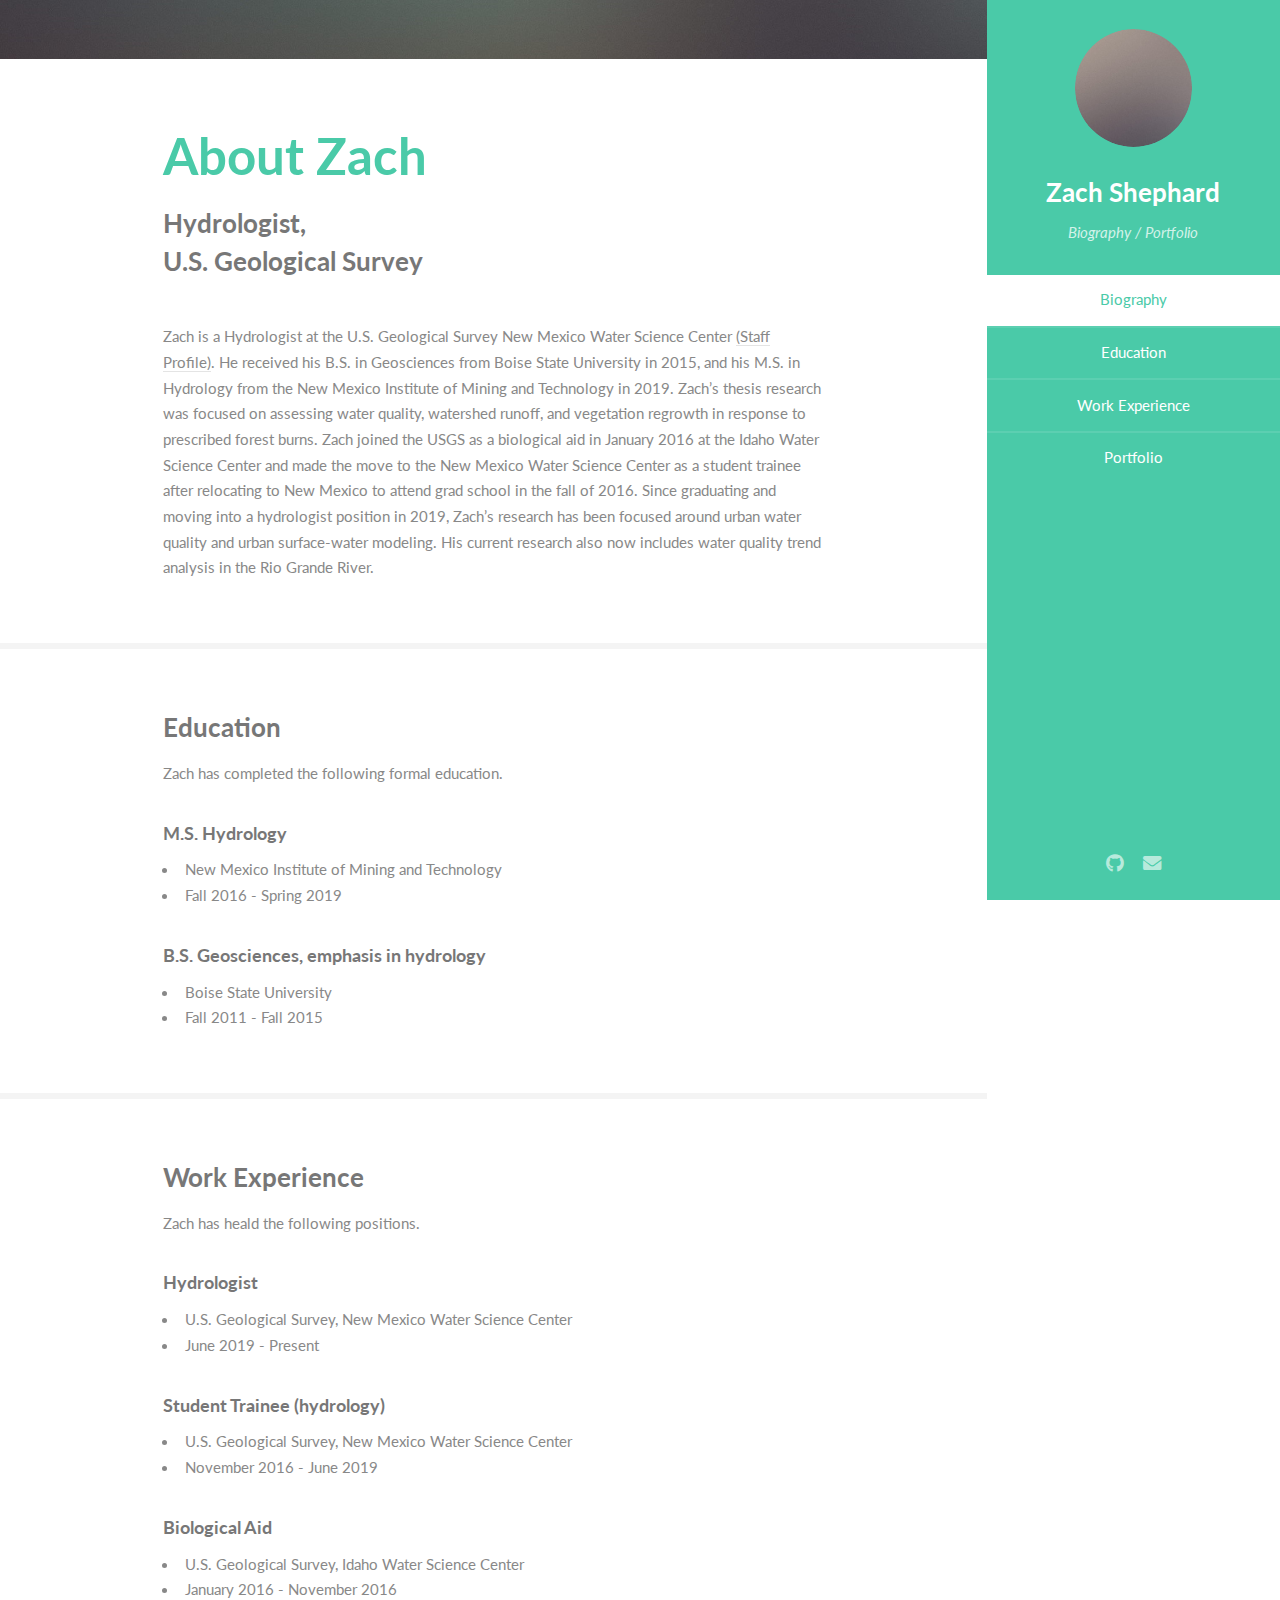
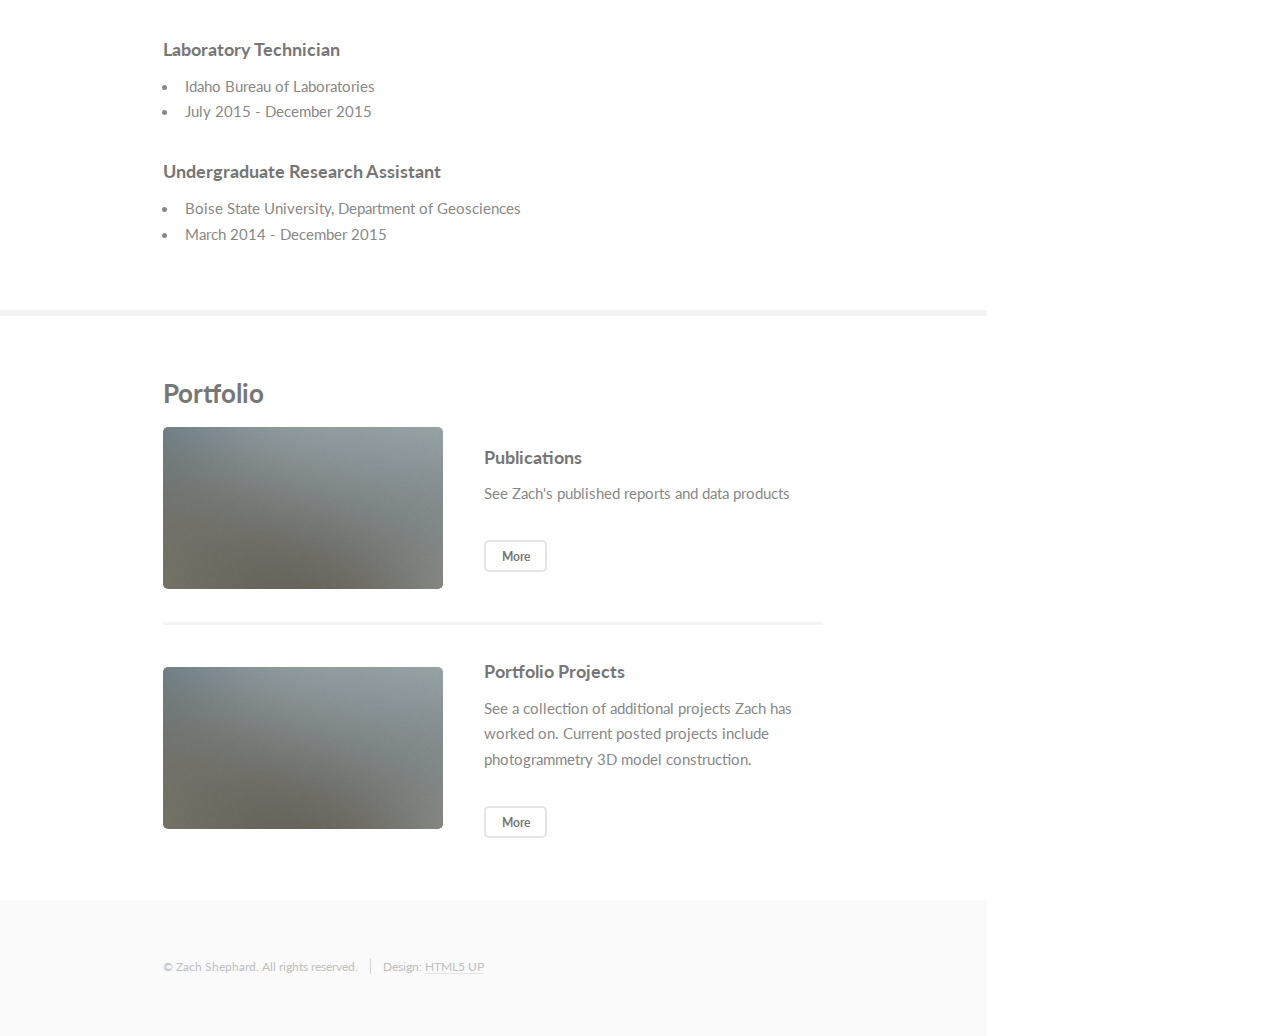
==== commit 54f0f4f6: "3d model added" ====
--- a/index.html
+++ b/index.html
@@ -30,8 +30,8 @@
 				</nav>
 				<footer>
 					<ul class="icons">
-						<li><a href="#" class="icon brands fa-github"><span class="label">Github</span></a></li>
-						<li><a href="#" class="icon solid fa-envelope"><span class="label">Email</span></a></li>
+						<li><a href="https://github.com/zshephard" class="icon brands fa-github"><span class="label">Github</span></a></li>
+						<li><a href="mailto:zshephard96@gmail.com" class="icon solid fa-envelope"><span class="label">Email</span></a></li>
 					</ul>
 				</footer>
 			</section>
@@ -129,8 +129,8 @@
 										<article>
 											<a href="projects.html" class="image"><img src="images/pic02.jpg" alt="" /></a>
 											<div class="inner">
-												<h4>Additional Projects</h4>
-												<p>See a collection of additional projects and case studies Zach has worked on.</p>
+												<h4>Portfolio Projects</h4>
+												<p>See a collection of additional projects Zach has worked on. Current posted projects include photogrammetry 3D model construction.</p>
 												<ul class="actions">
 													<li><a href="projects.html" class="button alt small">More</a></li>
 												</ul>
